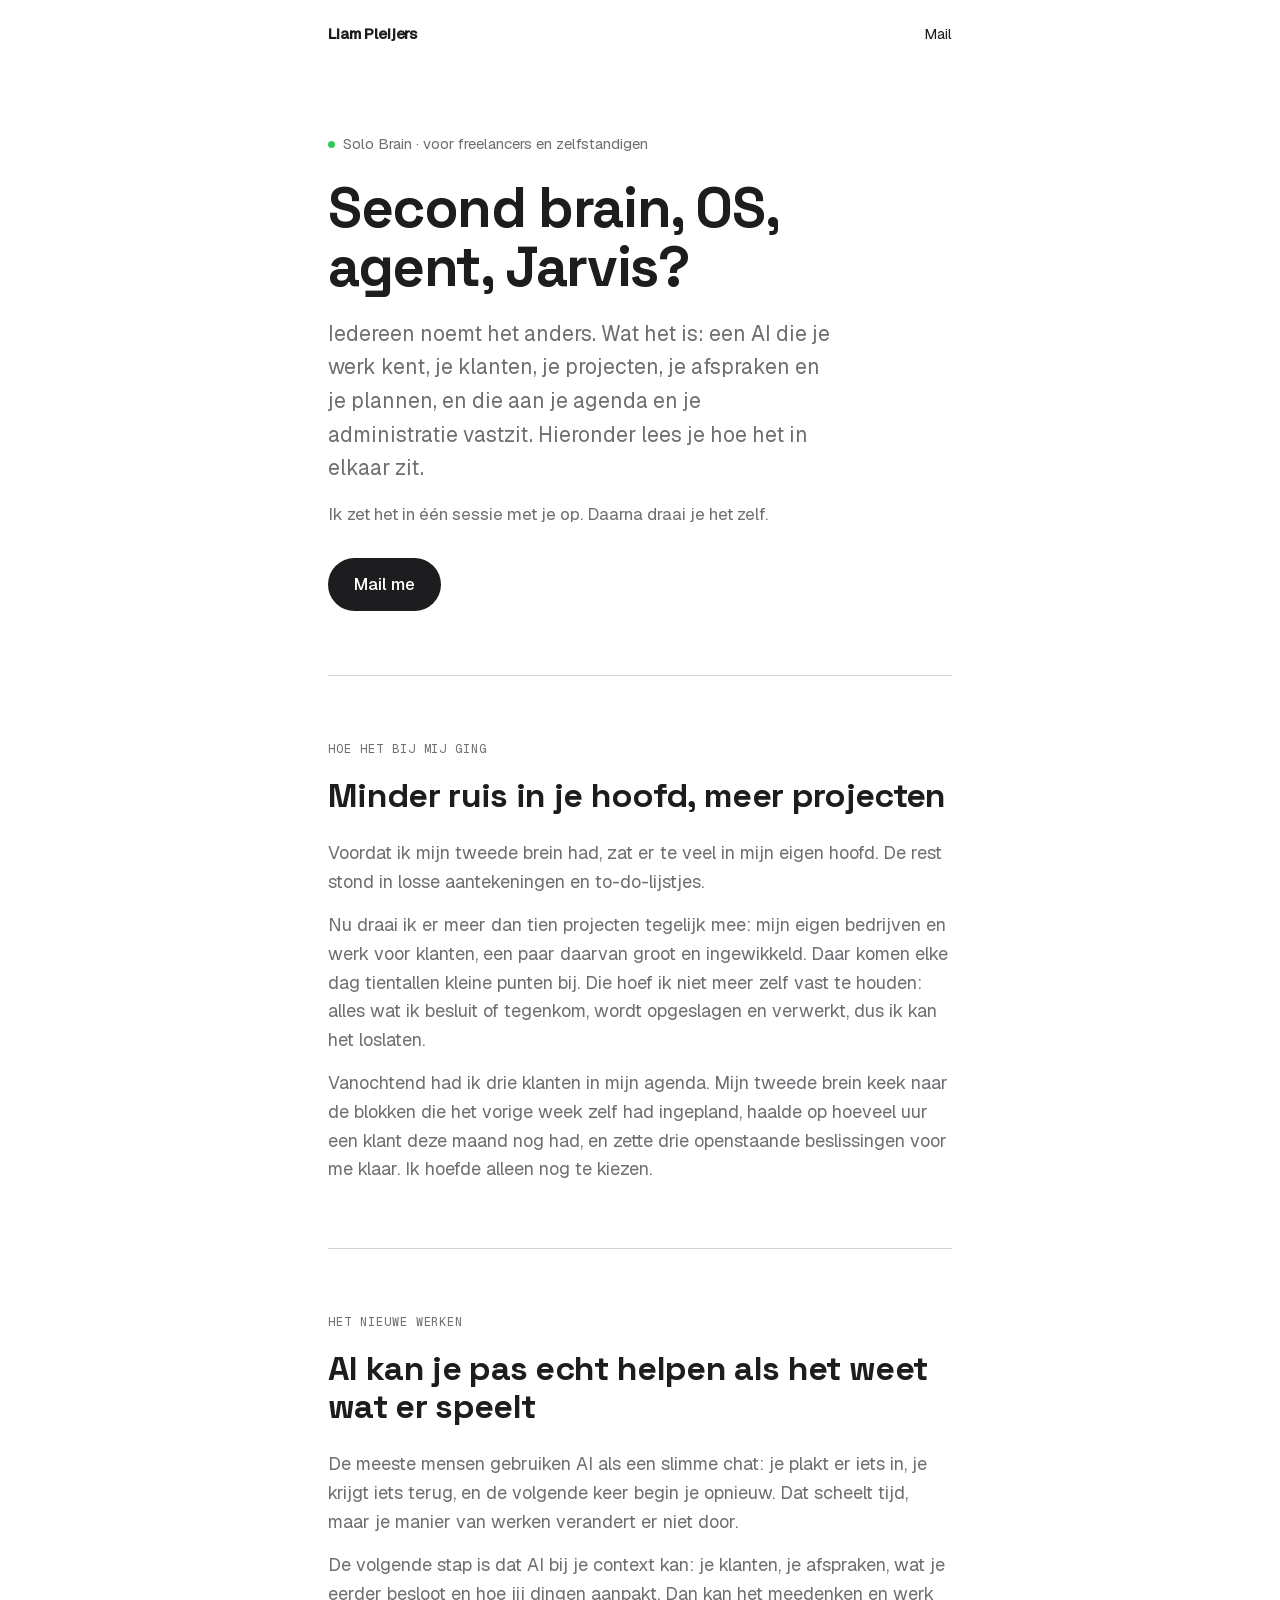
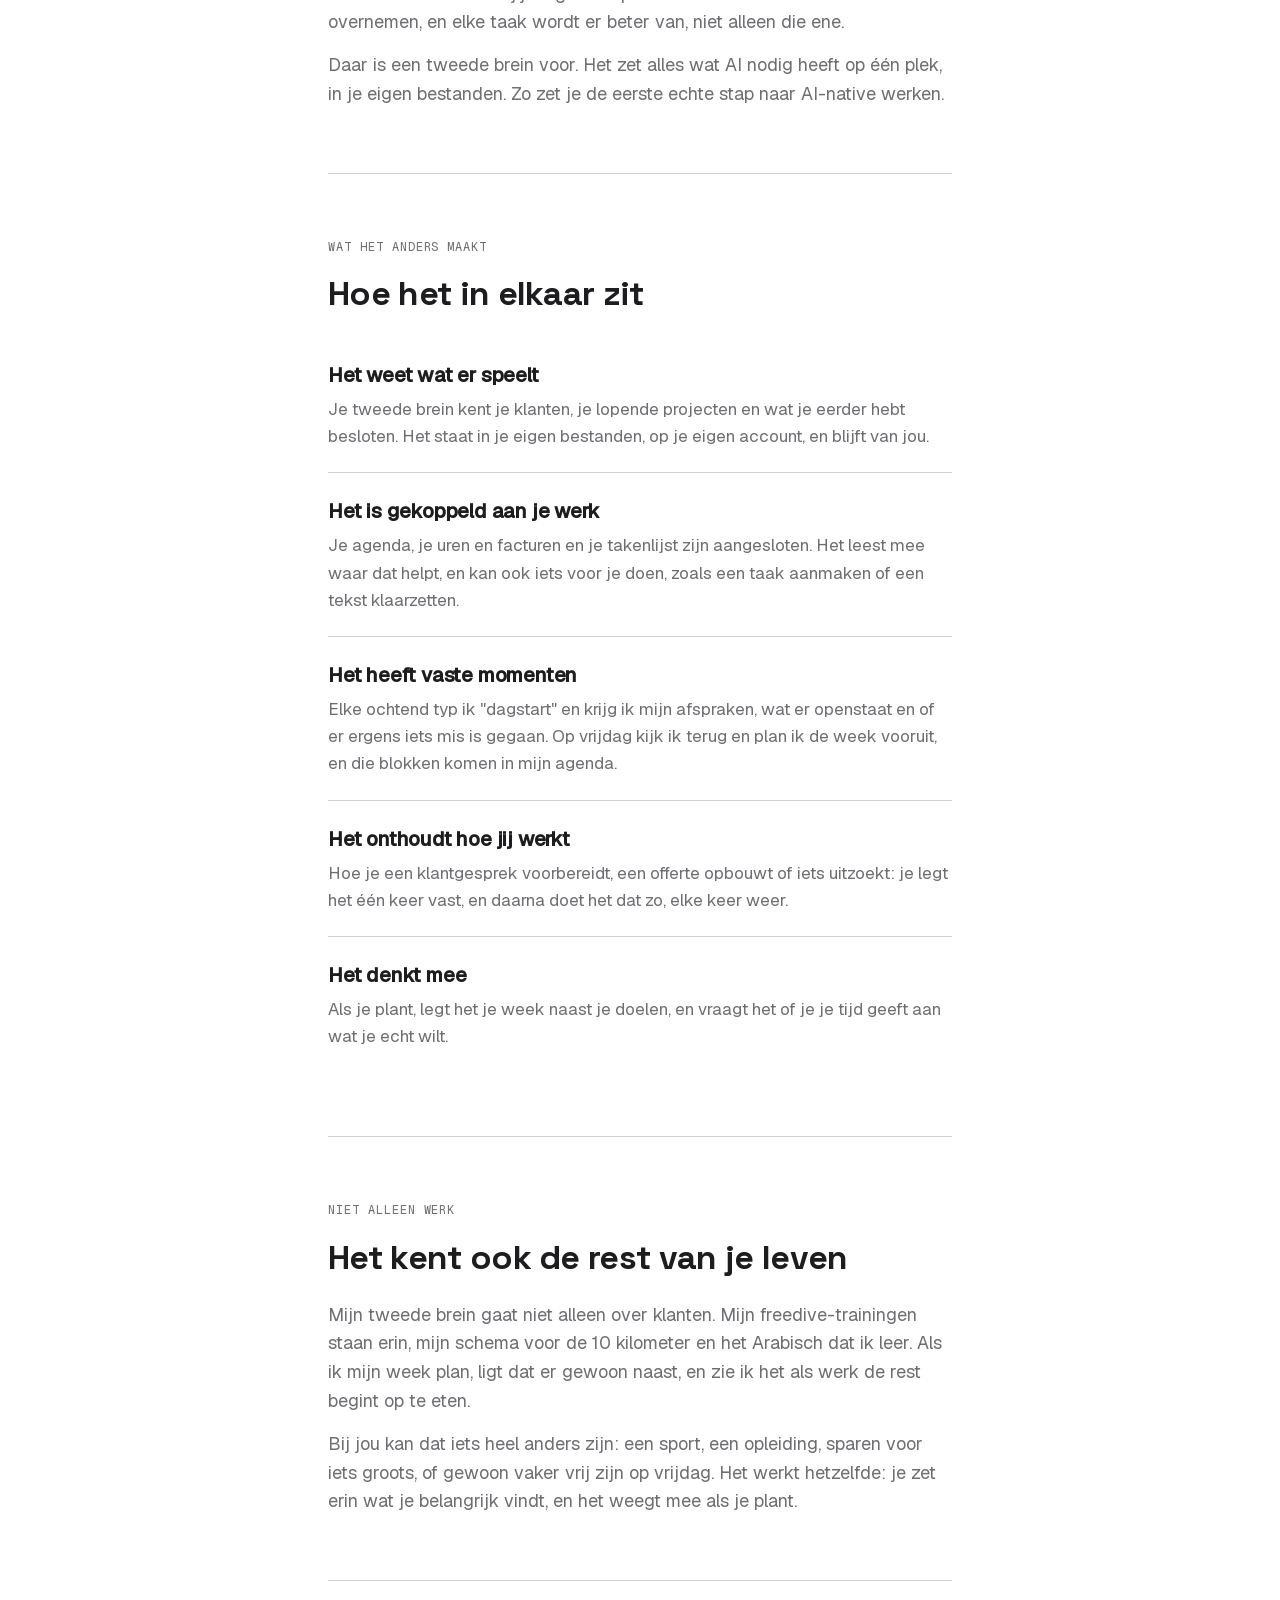
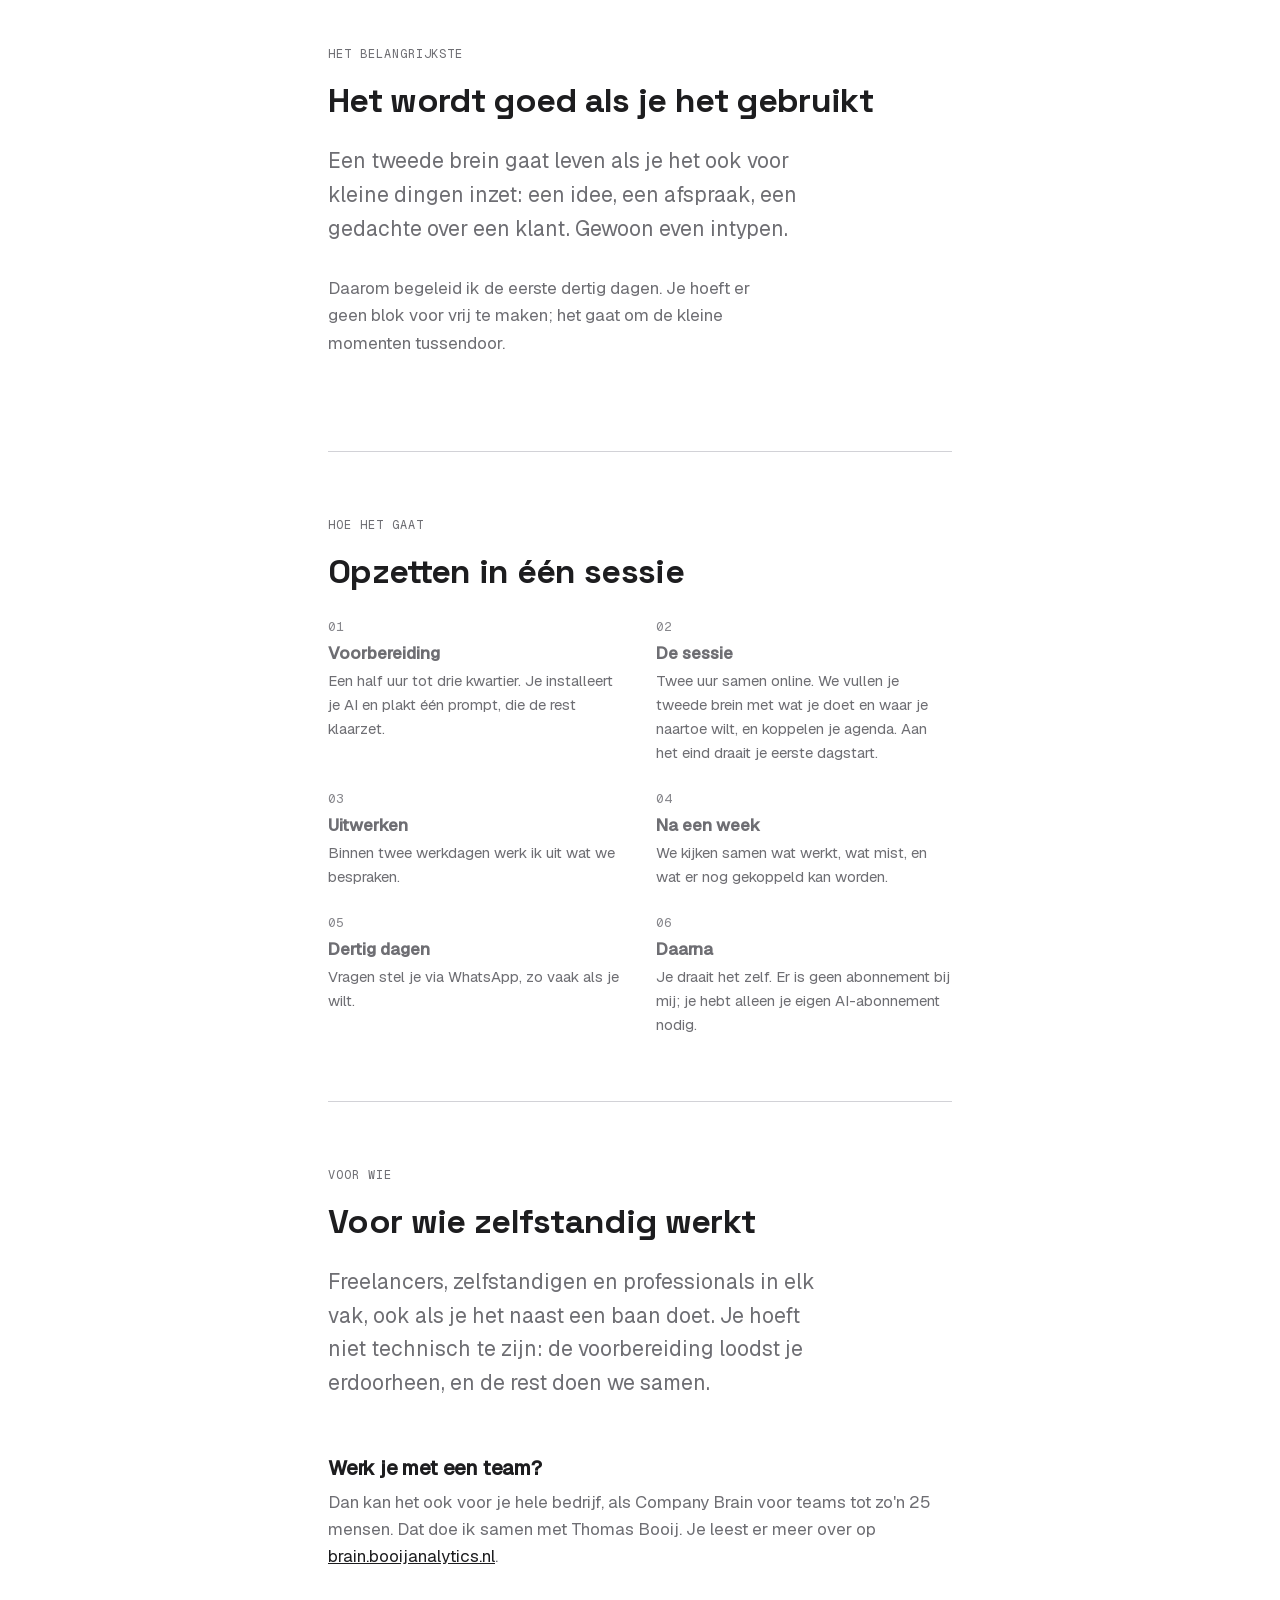
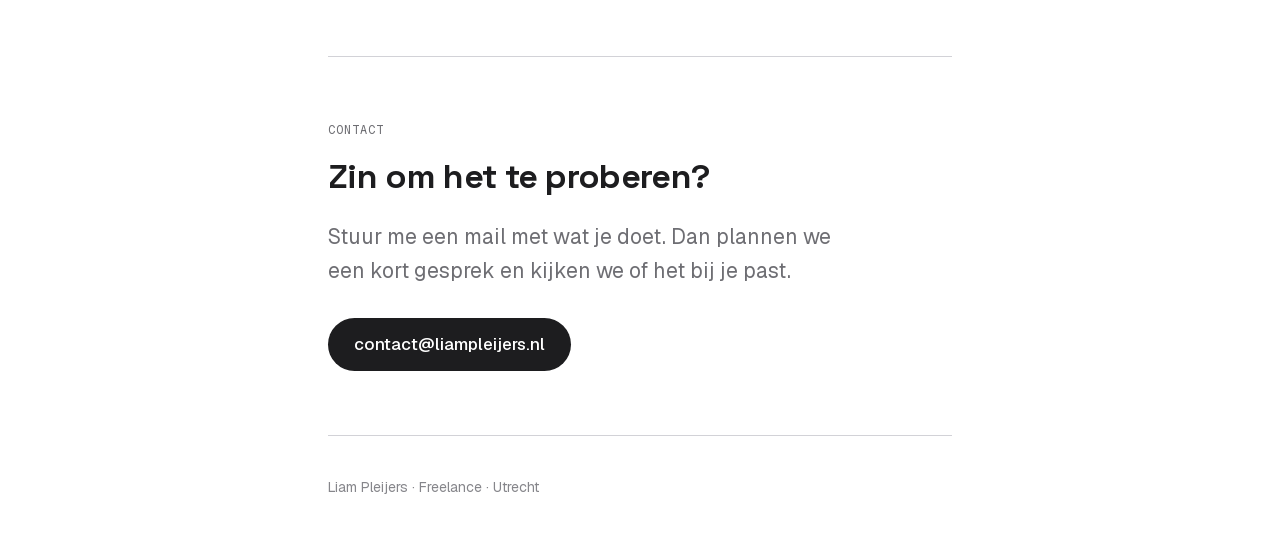
==== brein/index.html @ 9e1b7ba7 "Add /brein: a page about the Solo Brain for freelancers Co-Authored-By: Claude Opus 5.5 <noreply@ant" ====
<!DOCTYPE html>
<html lang="nl">
<head>
  <meta charset="UTF-8">
  <meta name="viewport" content="width=device-width, initial-scale=1.0">
  <title>Je tweede brein · Liam Pleijers</title>
  <meta name="description" content="Een tweede brein: een AI die je werk kent, gekoppeld aan je agenda en je administratie. Voor freelancers en zelfstandigen. In één sessie samen opgezet, daarna draai je het zelf.">

  <link rel="stylesheet" href="../assets/fonts/fonts.css">
  <link rel="stylesheet" href="../styles.css">
</head>
<body>
  <a class="skip-link" href="#mijn-verhaal">Naar de inhoud</a>

  <div class="wrap">

    <header>
      <nav>
        <a class="name" href="../" style="text-decoration:none">Liam Pleijers</a>
        <a href="mailto:contact@liampleijers.nl?subject=Solo%20Brain">Mail</a>
      </nav>
    </header>

    <main>

      <!-- Hero -->
      <section class="hero">
        <p class="status"><span class="dot" aria-hidden="true"></span>Solo Brain &middot; voor freelancers en zelfstandigen</p>
        <h1>Second brain, OS, agent, Jarvis?</h1>
        <p class="sub">Iedereen noemt het anders. Wat het is: een AI die je werk kent, je klanten, je projecten, je afspraken en je plannen, en die aan je agenda en je administratie vastzit. Hieronder lees je hoe het in elkaar zit.</p>
        <p class="hero-note">Ik zet het in één sessie met je op. Daarna draai je het zelf.</p>
        <a class="btn" href="mailto:contact@liampleijers.nl?subject=Solo%20Brain">Mail me</a>
      </section>

      <!-- Mijn verhaal -->
      <section id="mijn-verhaal" aria-labelledby="verhaal-kop">
        <p class="eyebrow">Hoe het bij mij ging</p>
        <h2 id="verhaal-kop">Minder ruis in je hoofd, meer projecten</h2>
        <div class="about">
          <div class="bio">
            <p>Voordat ik mijn tweede brein had, zat er te veel in mijn eigen hoofd. De rest stond in losse aantekeningen en to-do-lijstjes.</p>
            <p>Nu draai ik er meer dan tien projecten tegelijk mee: mijn eigen bedrijven en werk voor klanten, een paar daarvan groot en ingewikkeld. Daar komen elke dag tientallen kleine punten bij. Die hoef ik niet meer zelf vast te houden: alles wat ik besluit of tegenkom, wordt opgeslagen en verwerkt, dus ik kan het loslaten.</p>
            <p>Vanochtend had ik drie klanten in mijn agenda. Mijn tweede brein keek naar de blokken die het vorige week zelf had ingepland, haalde op hoeveel uur een klant deze maand nog had, en zette drie openstaande beslissingen voor me klaar. Ik hoefde alleen nog te kiezen.</p>
          </div>
        </div>
      </section>

      <!-- Het nieuwe werken -->
      <section id="nieuwe-werken" aria-labelledby="werken-kop">
        <p class="eyebrow">Het nieuwe werken</p>
        <h2 id="werken-kop">AI kan je pas echt helpen als het weet wat er speelt</h2>
        <div class="about">
          <div class="bio">
            <p>De meeste mensen gebruiken AI als een slimme chat: je plakt er iets in, je krijgt iets terug, en de volgende keer begin je opnieuw. Dat scheelt tijd, maar je manier van werken verandert er niet door.</p>
            <p>De volgende stap is dat AI bij je context kan: je klanten, je afspraken, wat je eerder besloot en hoe jij dingen aanpakt. Dan kan het meedenken en werk overnemen, en elke taak wordt er beter van, niet alleen die ene.</p>
            <p>Daar is een tweede brein voor. Het zet alles wat AI nodig heeft op één plek, in je eigen bestanden. Zo zet je de eerste echte stap naar AI-native werken.</p>
          </div>
        </div>
      </section>

      <!-- Wat het anders maakt -->
      <section id="anders" aria-labelledby="anders-kop">
        <p class="eyebrow">Wat het anders maakt</p>
        <h2 id="anders-kop">Hoe het in elkaar zit</h2>

        <div class="block" data-reveal>
          <h3>Het weet wat er speelt</h3>
          <p>Je tweede brein kent je klanten, je lopende projecten en wat je eerder hebt besloten. Het staat in je eigen bestanden, op je eigen account, en blijft van jou.</p>
        </div>
        <div class="block" data-reveal>
          <h3>Het is gekoppeld aan je werk</h3>
          <p>Je agenda, je uren en facturen en je takenlijst zijn aangesloten. Het leest mee waar dat helpt, en kan ook iets voor je doen, zoals een taak aanmaken of een tekst klaarzetten.</p>
        </div>
        <div class="block" data-reveal>
          <h3>Het heeft vaste momenten</h3>
          <p>Elke ochtend typ ik "dagstart" en krijg ik mijn afspraken, wat er openstaat en of er ergens iets mis is gegaan. Op vrijdag kijk ik terug en plan ik de week vooruit, en die blokken komen in mijn agenda.</p>
        </div>
        <div class="block" data-reveal>
          <h3>Het onthoudt hoe jij werkt</h3>
          <p>Hoe je een klantgesprek voorbereidt, een offerte opbouwt of iets uitzoekt: je legt het één keer vast, en daarna doet het dat zo, elke keer weer.</p>
        </div>
        <div class="block" data-reveal>
          <h3>Het denkt mee</h3>
          <p>Als je plant, legt het je week naast je doelen, en vraagt het of je je tijd geeft aan wat je echt wilt.</p>
        </div>
      </section>

      <!-- Niet alleen werk -->
      <section id="niet-alleen-werk" aria-labelledby="leven-kop">
        <p class="eyebrow">Niet alleen werk</p>
        <h2 id="leven-kop">Het kent ook de rest van je leven</h2>
        <div class="about">
          <div class="bio">
            <p>Mijn tweede brein gaat niet alleen over klanten. Mijn freedive-trainingen staan erin, mijn schema voor de 10 kilometer en het Arabisch dat ik leer. Als ik mijn week plan, ligt dat er gewoon naast, en zie ik het als werk de rest begint op te eten.</p>
            <p>Bij jou kan dat iets heel anders zijn: een sport, een opleiding, sparen voor iets groots, of gewoon vaker vrij zijn op vrijdag. Het werkt hetzelfde: je zet erin wat je belangrijk vindt, en het weegt mee als je plant.</p>
          </div>
        </div>
      </section>

      <!-- Gebruiken -->
      <section id="gebruiken" aria-labelledby="gebruiken-kop">
        <p class="eyebrow">Het belangrijkste</p>
        <h2 id="gebruiken-kop">Het wordt goed als je het gebruikt</h2>
        <p class="sub">Een tweede brein gaat leven als je het ook voor kleine dingen inzet: een idee, een afspraak, een gedachte over een klant. Gewoon even intypen.</p>
        <p class="hero-note">Daarom begeleid ik de eerste dertig dagen. Je hoeft er geen blok voor vrij te maken; het gaat om de kleine momenten tussendoor.</p>
      </section>

      <!-- Hoe het gaat -->
      <section id="route" aria-labelledby="route-kop">
        <p class="eyebrow">Hoe het gaat</p>
        <h2 id="route-kop">Opzetten in één sessie</h2>
        <div class="steps">
          <div class="step" data-reveal><p class="n">01</p><p class="s">Voorbereiding</p><p>Een half uur tot drie kwartier. Je installeert je AI en plakt één prompt, die de rest klaarzet.</p></div>
          <div class="step" data-reveal><p class="n">02</p><p class="s">De sessie</p><p>Twee uur samen online. We vullen je tweede brein met wat je doet en waar je naartoe wilt, en koppelen je agenda. Aan het eind draait je eerste dagstart.</p></div>
          <div class="step" data-reveal><p class="n">03</p><p class="s">Uitwerken</p><p>Binnen twee werkdagen werk ik uit wat we bespraken.</p></div>
          <div class="step" data-reveal><p class="n">04</p><p class="s">Na een week</p><p>We kijken samen wat werkt, wat mist, en wat er nog gekoppeld kan worden.</p></div>
          <div class="step" data-reveal><p class="n">05</p><p class="s">Dertig dagen</p><p>Vragen stel je via WhatsApp, zo vaak als je wilt.</p></div>
          <div class="step" data-reveal><p class="n">06</p><p class="s">Daarna</p><p>Je draait het zelf. Er is geen abonnement bij mij; je hebt alleen je eigen AI-abonnement nodig.</p></div>
        </div>
      </section>

      <!-- Voor wie -->
      <section id="voor-wie" aria-labelledby="voor-wie-kop">
        <p class="eyebrow">Voor wie</p>
        <h2 id="voor-wie-kop">Voor wie zelfstandig werkt</h2>
        <p class="sub">Freelancers, zelfstandigen en professionals in elk vak, ook als je het naast een baan doet. Je hoeft niet technisch te zijn: de voorbereiding loodst je erdoorheen, en de rest doen we samen.</p>

        <div class="block" data-reveal style="margin-top:28px">
          <h3>Werk je met een team?</h3>
          <p>Dan kan het ook voor je hele bedrijf, als Company Brain voor teams tot zo'n 25 mensen. Dat doe ik samen met Thomas Booij. Je leest er meer over op <a href="https://brain.booijanalytics.nl">brain.booijanalytics.nl</a>.</p>
        </div>
      </section>

      <!-- Contact -->
      <section id="contact" aria-labelledby="contact-kop">
        <p class="eyebrow">Contact</p>
        <h2 id="contact-kop">Zin om het te proberen?</h2>
        <p class="sub">Stuur me een mail met wat je doet. Dan plannen we een kort gesprek en kijken we of het bij je past.</p>
        <a class="btn" href="mailto:contact@liampleijers.nl?subject=Solo%20Brain">contact@liampleijers.nl</a>
      </section>

    </main>

    <footer><a href="../" style="color:inherit;text-decoration:none">Liam Pleijers</a> &middot; Freelance &middot; Utrecht</footer>

  </div>

  <script>
    (function () {
      var reduce = window.matchMedia('(prefers-reduced-motion: reduce)').matches;
      var els = document.querySelectorAll('[data-reveal]');
      if (reduce || !('IntersectionObserver' in window)) {
        els.forEach(function (el) { el.classList.add('is-in'); });
        return;
      }
      var io = new IntersectionObserver(function (entries) {
        entries.forEach(function (entry) {
          if (entry.isIntersecting) {
            entry.target.classList.add('is-in');
            io.unobserve(entry.target);
          }
        });
      }, { rootMargin: '0px 0px -8% 0px', threshold: 0.1 });
      els.forEach(function (el) { io.observe(el); });
    })();
  </script>
</body>
</html>
---- assets/fonts/fonts.css ----
/* vietnamese */
@font-face {
  font-family: 'Space Grotesk';
  font-style: normal;
  font-weight: 500;
  font-display: swap;
  src: url(spacegrotesk-0.woff2) format('woff2');
  unicode-range: U+0102-0103, U+0110-0111, U+0128-0129, U+0168-0169, U+01A0-01A1, U+01AF-01B0, U+0300-0301, U+0303-0304, U+0308-0309, U+0323, U+0329, U+1EA0-1EF9, U+20AB;
}
/* latin-ext */
@font-face {
  font-family: 'Space Grotesk';
  font-style: normal;
  font-weight: 500;
  font-display: swap;
  src: url(spacegrotesk-1.woff2) format('woff2');
  unicode-range: U+0100-02BA, U+02BD-02C5, U+02C7-02CC, U+02CE-02D7, U+02DD-02FF, U+0304, U+0308, U+0329, U+1D00-1DBF, U+1E00-1E9F, U+1EF2-1EFF, U+2020, U+20A0-20AB, U+20AD-20C0, U+2113, U+2C60-2C7F, U+A720-A7FF;
}
/* latin */
@font-face {
  font-family: 'Space Grotesk';
  font-style: normal;
  font-weight: 500;
  font-display: swap;
  src: url(spacegrotesk-2.woff2) format('woff2');
  unicode-range: U+0000-00FF, U+0131, U+0152-0153, U+02BB-02BC, U+02C6, U+02DA, U+02DC, U+0304, U+0308, U+0329, U+2000-206F, U+20AC, U+2122, U+2191, U+2193, U+2212, U+2215, U+FEFF, U+FFFD;
}
/* vietnamese */
@font-face {
  font-family: 'Space Grotesk';
  font-style: normal;
  font-weight: 700;
  font-display: swap;
  src: url(spacegrotesk-0.woff2) format('woff2');
  unicode-range: U+0102-0103, U+0110-0111, U+0128-0129, U+0168-0169, U+01A0-01A1, U+01AF-01B0, U+0300-0301, U+0303-0304, U+0308-0309, U+0323, U+0329, U+1EA0-1EF9, U+20AB;
}
/* latin-ext */
@font-face {
  font-family: 'Space Grotesk';
  font-style: normal;
  font-weight: 700;
  font-display: swap;
  src: url(spacegrotesk-1.woff2) format('woff2');
  unicode-range: U+0100-02BA, U+02BD-02C5, U+02C7-02CC, U+02CE-02D7, U+02DD-02FF, U+0304, U+0308, U+0329, U+1D00-1DBF, U+1E00-1E9F, U+1EF2-1EFF, U+2020, U+20A0-20AB, U+20AD-20C0, U+2113, U+2C60-2C7F, U+A720-A7FF;
}
/* latin */
@font-face {
  font-family: 'Space Grotesk';
  font-style: normal;
  font-weight: 700;
  font-display: swap;
  src: url(spacegrotesk-2.woff2) format('woff2');
  unicode-range: U+0000-00FF, U+0131, U+0152-0153, U+02BB-02BC, U+02C6, U+02DA, U+02DC, U+0304, U+0308, U+0329, U+2000-206F, U+20AC, U+2122, U+2191, U+2193, U+2212, U+2215, U+FEFF, U+FFFD;
}
/* cyrillic-ext */
@font-face {
  font-family: 'Geist';
  font-style: normal;
  font-weight: 400;
  font-display: swap;
  src: url(geist-0.woff2) format('woff2');
  unicode-range: U+0460-052F, U+1C80-1C8A, U+20B4, U+2DE0-2DFF, U+A640-A69F, U+FE2E-FE2F;
}
/* cyrillic */
@font-face {
  font-family: 'Geist';
  font-style: normal;
  font-weight: 400;
  font-display: swap;
  src: url(geist-3.woff2) format('woff2');
  unicode-range: U+0301, U+0400-045F, U+0490-0491, U+04B0-04B1, U+2116;
}
/* vietnamese */
@font-face {
  font-family: 'Geist';
  font-style: normal;
  font-weight: 400;
  font-display: swap;
  src: url(geist-2.woff2) format('woff2');
  unicode-range: U+0102-0103, U+0110-0111, U+0128-0129, U+0168-0169, U+01A0-01A1, U+01AF-01B0, U+0300-0301, U+0303-0304, U+0308-0309, U+0323, U+0329, U+1EA0-1EF9, U+20AB;
}
/* latin-ext */
@font-face {
  font-family: 'Geist';
  font-style: normal;
  font-weight: 400;
  font-display: swap;
  src: url(geist-1.woff2) format('woff2');
  unicode-range: U+0100-02BA, U+02BD-02C5, U+02C7-02CC, U+02CE-02D7, U+02DD-02FF, U+0304, U+0308, U+0329, U+1D00-1DBF, U+1E00-1E9F, U+1EF2-1EFF, U+2020, U+20A0-20AB, U+20AD-20C0, U+2113, U+2C60-2C7F, U+A720-A7FF;
}
/* latin */
@font-face {
  font-family: 'Geist';
  font-style: normal;
  font-weight: 400;
  font-display: swap;
  src: url(geist-4.woff2) format('woff2');
  unicode-range: U+0000-00FF, U+0131, U+0152-0153, U+02BB-02BC, U+02C6, U+02DA, U+02DC, U+0304, U+0308, U+0329, U+2000-206F, U+20AC, U+2122, U+2191, U+2193, U+2212, U+2215, U+FEFF, U+FFFD;
}
/* cyrillic-ext */
@font-face {
  font-family: 'Geist';
  font-style: normal;
  font-weight: 500;
  font-display: swap;
  src: url(geist-0.woff2) format('woff2');
  unicode-range: U+0460-052F, U+1C80-1C8A, U+20B4, U+2DE0-2DFF, U+A640-A69F, U+FE2E-FE2F;
}
/* cyrillic */
@font-face {
  font-family: 'Geist';
  font-style: normal;
  font-weight: 500;
  font-display: swap;
  src: url(geist-3.woff2) format('woff2');
  unicode-range: U+0301, U+0400-045F, U+0490-0491, U+04B0-04B1, U+2116;
}
/* vietnamese */
@font-face {
  font-family: 'Geist';
  font-style: normal;
  font-weight: 500;
  font-display: swap;
  src: url(geist-2.woff2) format('woff2');
  unicode-range: U+0102-0103, U+0110-0111, U+0128-0129, U+0168-0169, U+01A0-01A1, U+01AF-01B0, U+0300-0301, U+0303-0304, U+0308-0309, U+0323, U+0329, U+1EA0-1EF9, U+20AB;
}
/* latin-ext */
@font-face {
  font-family: 'Geist';
  font-style: normal;
  font-weight: 500;
  font-display: swap;
  src: url(geist-1.woff2) format('woff2');
  unicode-range: U+0100-02BA, U+02BD-02C5, U+02C7-02CC, U+02CE-02D7, U+02DD-02FF, U+0304, U+0308, U+0329, U+1D00-1DBF, U+1E00-1E9F, U+1EF2-1EFF, U+2020, U+20A0-20AB, U+20AD-20C0, U+2113, U+2C60-2C7F, U+A720-A7FF;
}
/* latin */
@font-face {
  font-family: 'Geist';
  font-style: normal;
  font-weight: 500;
  font-display: swap;
  src: url(geist-4.woff2) format('woff2');
  unicode-range: U+0000-00FF, U+0131, U+0152-0153, U+02BB-02BC, U+02C6, U+02DA, U+02DC, U+0304, U+0308, U+0329, U+2000-206F, U+20AC, U+2122, U+2191, U+2193, U+2212, U+2215, U+FEFF, U+FFFD;
}
/* cyrillic-ext */
@font-face {
  font-family: 'Geist Mono';
  font-style: normal;
  font-weight: 400;
  font-display: swap;
  src: url(geistmono-5.woff2) format('woff2');
  unicode-range: U+0460-052F, U+1C80-1C8A, U+20B4, U+2DE0-2DFF, U+A640-A69F, U+FE2E-FE2F;
}
/* cyrillic */
@font-face {
  font-family: 'Geist Mono';
  font-style: normal;
  font-weight: 400;
  font-display: swap;
  src: url(geistmono-1.woff2) format('woff2');
  unicode-range: U+0301, U+0400-045F, U+0490-0491, U+04B0-04B1, U+2116;
}
/* symbols2 */
@font-face {
  font-family: 'Geist Mono';
  font-style: normal;
  font-weight: 400;
  font-display: swap;
  src: url(geistmono-0.woff2) format('woff2');
  unicode-range: U+2000-2001, U+2004-2008, U+200A, U+23B8-23BD, U+2500-259F;
}
/* vietnamese */
@font-face {
  font-family: 'Geist Mono';
  font-style: normal;
  font-weight: 400;
  font-display: swap;
  src: url(geistmono-3.woff2) format('woff2');
  unicode-range: U+0102-0103, U+0110-0111, U+0128-0129, U+0168-0169, U+01A0-01A1, U+01AF-01B0, U+0300-0301, U+0303-0304, U+0308-0309, U+0323, U+0329, U+1EA0-1EF9, U+20AB;
}
/* latin-ext */
@font-face {
  font-family: 'Geist Mono';
  font-style: normal;
  font-weight: 400;
  font-display: swap;
  src: url(geistmono-4.woff2) format('woff2');
  unicode-range: U+0100-02BA, U+02BD-02C5, U+02C7-02CC, U+02CE-02D7, U+02DD-02FF, U+0304, U+0308, U+0329, U+1D00-1DBF, U+1E00-1E9F, U+1EF2-1EFF, U+2020, U+20A0-20AB, U+20AD-20C0, U+2113, U+2C60-2C7F, U+A720-A7FF;
}
/* latin */
@font-face {
  font-family: 'Geist Mono';
  font-style: normal;
  font-weight: 400;
  font-display: swap;
  src: url(geistmono-2.woff2) format('woff2');
  unicode-range: U+0000-00FF, U+0131, U+0152-0153, U+02BB-02BC, U+02C6, U+02DA, U+02DC, U+0304, U+0308, U+0329, U+2000-206F, U+20AC, U+2122, U+2191, U+2193, U+2212, U+2215, U+FEFF, U+FFFD;
}
/* cyrillic-ext */
@font-face {
  font-family: 'Geist Mono';
  font-style: normal;
  font-weight: 500;
  font-display: swap;
  src: url(geistmono-5.woff2) format('woff2');
  unicode-range: U+0460-052F, U+1C80-1C8A, U+20B4, U+2DE0-2DFF, U+A640-A69F, U+FE2E-FE2F;
}
/* cyrillic */
@font-face {
  font-family: 'Geist Mono';
  font-style: normal;
  font-weight: 500;
  font-display: swap;
  src: url(geistmono-1.woff2) format('woff2');
  unicode-range: U+0301, U+0400-045F, U+0490-0491, U+04B0-04B1, U+2116;
}
/* symbols2 */
@font-face {
  font-family: 'Geist Mono';
  font-style: normal;
  font-weight: 500;
  font-display: swap;
  src: url(geistmono-0.woff2) format('woff2');
  unicode-range: U+2000-2001, U+2004-2008, U+200A, U+23B8-23BD, U+2500-259F;
}
/* vietnamese */
@font-face {
  font-family: 'Geist Mono';
  font-style: normal;
  font-weight: 500;
  font-display: swap;
  src: url(geistmono-3.woff2) format('woff2');
  unicode-range: U+0102-0103, U+0110-0111, U+0128-0129, U+0168-0169, U+01A0-01A1, U+01AF-01B0, U+0300-0301, U+0303-0304, U+0308-0309, U+0323, U+0329, U+1EA0-1EF9, U+20AB;
}
/* latin-ext */
@font-face {
  font-family: 'Geist Mono';
  font-style: normal;
  font-weight: 500;
  font-display: swap;
  src: url(geistmono-4.woff2) format('woff2');
  unicode-range: U+0100-02BA, U+02BD-02C5, U+02C7-02CC, U+02CE-02D7, U+02DD-02FF, U+0304, U+0308, U+0329, U+1D00-1DBF, U+1E00-1E9F, U+1EF2-1EFF, U+2020, U+20A0-20AB, U+20AD-20C0, U+2113, U+2C60-2C7F, U+A720-A7FF;
}
/* latin */
@font-face {
  font-family: 'Geist Mono';
  font-style: normal;
  font-weight: 500;
  font-display: swap;
  src: url(geistmono-2.woff2) format('woff2');
  unicode-range: U+0000-00FF, U+0131, U+0152-0153, U+02BB-02BC, U+02C6, U+02DA, U+02DC, U+0304, U+0308, U+0329, U+2000-206F, U+20AC, U+2122, U+2191, U+2193, U+2212, U+2215, U+FEFF, U+FFFD;
}
---- styles.css ----
/* ---------------------------------------------------------------
   liampleijers.nl v2  ·  clean, Apple-like, AI-native positionering
   Repo-fonts: Geist (body), Space Grotesk (display), Geist Mono (labels)
----------------------------------------------------------------- */

:root {
  --ink:   #1d1d1f;
  --muted: #6e6e73;
  --faint: #86868b;
  --line:  #d2d2d7;
  --bg:    #ffffff;
  --green: #34c759;

  --font-sans: 'Geist', system-ui, -apple-system, sans-serif;
  --font-display: 'Space Grotesk', 'Geist', system-ui, sans-serif;
  --font-mono: 'Geist Mono', ui-monospace, 'SFMono-Regular', monospace;
}

* { box-sizing: border-box; margin: 0; padding: 0; }

html { -webkit-text-size-adjust: 100%; scroll-behavior: smooth; }
@media (prefers-reduced-motion: reduce) { html { scroll-behavior: auto; } }

body {
  background: var(--bg);
  color: var(--ink);
  font-family: var(--font-sans);
  font-size: 18px;
  line-height: 1.6;
  -webkit-font-smoothing: antialiased;
  text-rendering: optimizeLegibility;
}

img { display: block; max-width: 100%; height: auto; }

.wrap { max-width: 680px; margin: 0 auto; padding: 0 28px; }

a { color: var(--ink); }

/* focus & skip-link */
:focus-visible {
  outline: 2.5px solid var(--ink);
  outline-offset: 3px;
  border-radius: 4px;
}
.skip-link {
  position: absolute;
  left: 16px; top: -3.5rem;
  background: var(--ink);
  color: #fff;
  padding: 0.6rem 1rem;
  border-radius: 8px;
  text-decoration: none;
  font-size: 15px;
  transition: top 0.18s ease;
  z-index: 50;
}
.skip-link:focus { top: 16px; }

/* nav */
nav {
  display: flex;
  justify-content: space-between;
  align-items: center;
  padding: 22px 0;
  font-size: 15px;
}
nav .name { font-weight: 600; letter-spacing: -0.01em; }
nav a { text-decoration: none; }
nav a:hover { color: var(--muted); }

/* sections */
section { padding: 64px 0; border-top: 0.5px solid var(--line); }
section.hero { border-top: none; padding: 64px 0; }

.eyebrow {
  font-family: var(--font-mono);
  font-size: 12px;
  text-transform: uppercase;
  letter-spacing: 0.08em;
  color: var(--muted);
  margin-bottom: 18px;
}

h1 {
  font-family: var(--font-display);
  font-size: clamp(38px, 7vw, 56px);
  font-weight: 600;
  letter-spacing: -0.025em;
  line-height: 1.06;
  margin-bottom: 20px;
  text-wrap: balance;
}
h2 {
  font-family: var(--font-display);
  font-size: clamp(26px, 4vw, 34px);
  font-weight: 600;
  letter-spacing: -0.02em;
  line-height: 1.12;
  margin-bottom: 24px;
}

.sub { font-size: 21px; color: var(--muted); max-width: 36ch; margin-bottom: 30px; }

/* hero support line (tijd terug + subtiele sea-hint) */
.hero .sub { margin-bottom: 16px; }
.hero-note { font-size: 17px; color: var(--muted); max-width: 42ch; margin-bottom: 30px; }

/* werkwijze afsluiting */
.work-note { font-size: 17px; color: var(--muted); max-width: 44ch; margin-top: 28px; }

/* status pill line */
.status { font-size: 15px; color: var(--muted); margin-bottom: 22px; }
.dot {
  display: inline-block;
  width: 7px; height: 7px;
  border-radius: 50%;
  background: var(--green);
  margin-right: 8px;
  vertical-align: 1px;
}

/* button */
.btn {
  display: inline-block;
  background: var(--ink);
  color: #fff;
  text-decoration: none;
  padding: 13px 26px;
  border-radius: 980px;
  font-size: 17px;
  font-weight: 500;
  transition: opacity 0.18s ease, transform 0.18s ease;
}
.btn:hover { opacity: 0.85; }
.btn:active { transform: translateY(1px); }

/* bouwblokken */
.block { padding: 22px 0; border-top: 0.5px solid var(--line); }
.block:first-of-type { border-top: none; }
.block h3 { font-size: 20px; font-weight: 600; letter-spacing: -0.01em; margin-bottom: 5px; }
.block p { color: var(--muted); font-size: 17px; }
.block .tools {
  font-family: var(--font-mono);
  font-size: 13px;
  color: var(--faint);
  margin-top: 10px;
  letter-spacing: 0.01em;
}

/* cases */
.case {
  padding: 20px 0;
  border-top: 0.5px solid var(--line);
  display: flex;
  gap: 24px;
  align-items: flex-start;
}
.case:first-of-type { border-top: none; }
.case__body { flex: 1; min-width: 0; }
.case .t { font-weight: 600; font-size: 18px; letter-spacing: -0.01em; }
.case .t a { color: var(--ink); text-decoration: none; border-bottom: 1px solid var(--line); }
.case .t a:hover { border-bottom-color: var(--ink); }
.case .ext { color: var(--faint); font-size: 0.9em; margin-left: 2px; }
.case p { color: var(--muted); font-size: 17px; margin-top: 4px; }
.case .result { color: var(--ink); font-size: 15px; font-weight: 500; margin-top: 10px; }
.case .result::before { content: "\2192\00a0"; color: var(--faint); }
.case .demo { margin-top: 6px; }
.case .demo a { color: var(--ink); font-size: 15px; text-decoration: none; border-bottom: 1px solid var(--line); }
.case .demo a:hover { border-bottom-color: var(--ink); }
.case__shot { flex: 0 0 160px; }
.case__shot img {
  width: 100%;
  aspect-ratio: 16 / 10;
  object-fit: cover;
  object-position: 50% 0;
  border-radius: 12px;
  border: 0.5px solid var(--line);
}
@media (max-width: 560px) {
  .case { flex-direction: column; gap: 14px; }
  .case__shot { flex: none; width: 100%; }
}

/* werkwijze */
.steps { display: grid; grid-template-columns: 1fr 1fr; gap: 22px 32px; }
.step .n { font-family: var(--font-mono); font-size: 13px; color: var(--faint); margin-bottom: 2px; }
.step .s { font-weight: 600; font-size: 17px; }
.step p { color: var(--muted); font-size: 15px; margin-top: 2px; }
@media (max-width: 560px) { .steps { grid-template-columns: 1fr; } }

/* over mij */
.about { display: grid; grid-template-columns: 1fr; gap: 28px; }
.photos { display: grid; grid-template-columns: 1fr 1fr; gap: 14px; }
.photos img {
  width: 100%;
  aspect-ratio: 1 / 1;
  object-fit: cover;
  border-radius: 16px;
}
.about .bio p { color: var(--muted); font-size: 18px; margin-top: 14px; }
.about .bio p:first-child { margin-top: 0; }

/* footer */
footer {
  padding: 40px 0 60px;
  color: var(--faint);
  font-size: 14px;
  border-top: 0.5px solid var(--line);
}

/* minimal reveal */
[data-reveal] {
  opacity: 0;
  transform: translateY(10px);
  transition: opacity 0.55s ease, transform 0.55s ease;
}
[data-reveal].is-in { opacity: 1; transform: none; }
@media (prefers-reduced-motion: reduce) {
  [data-reveal] { opacity: 1; transform: none; transition: none; }
  .btn:active { transform: none; }
}
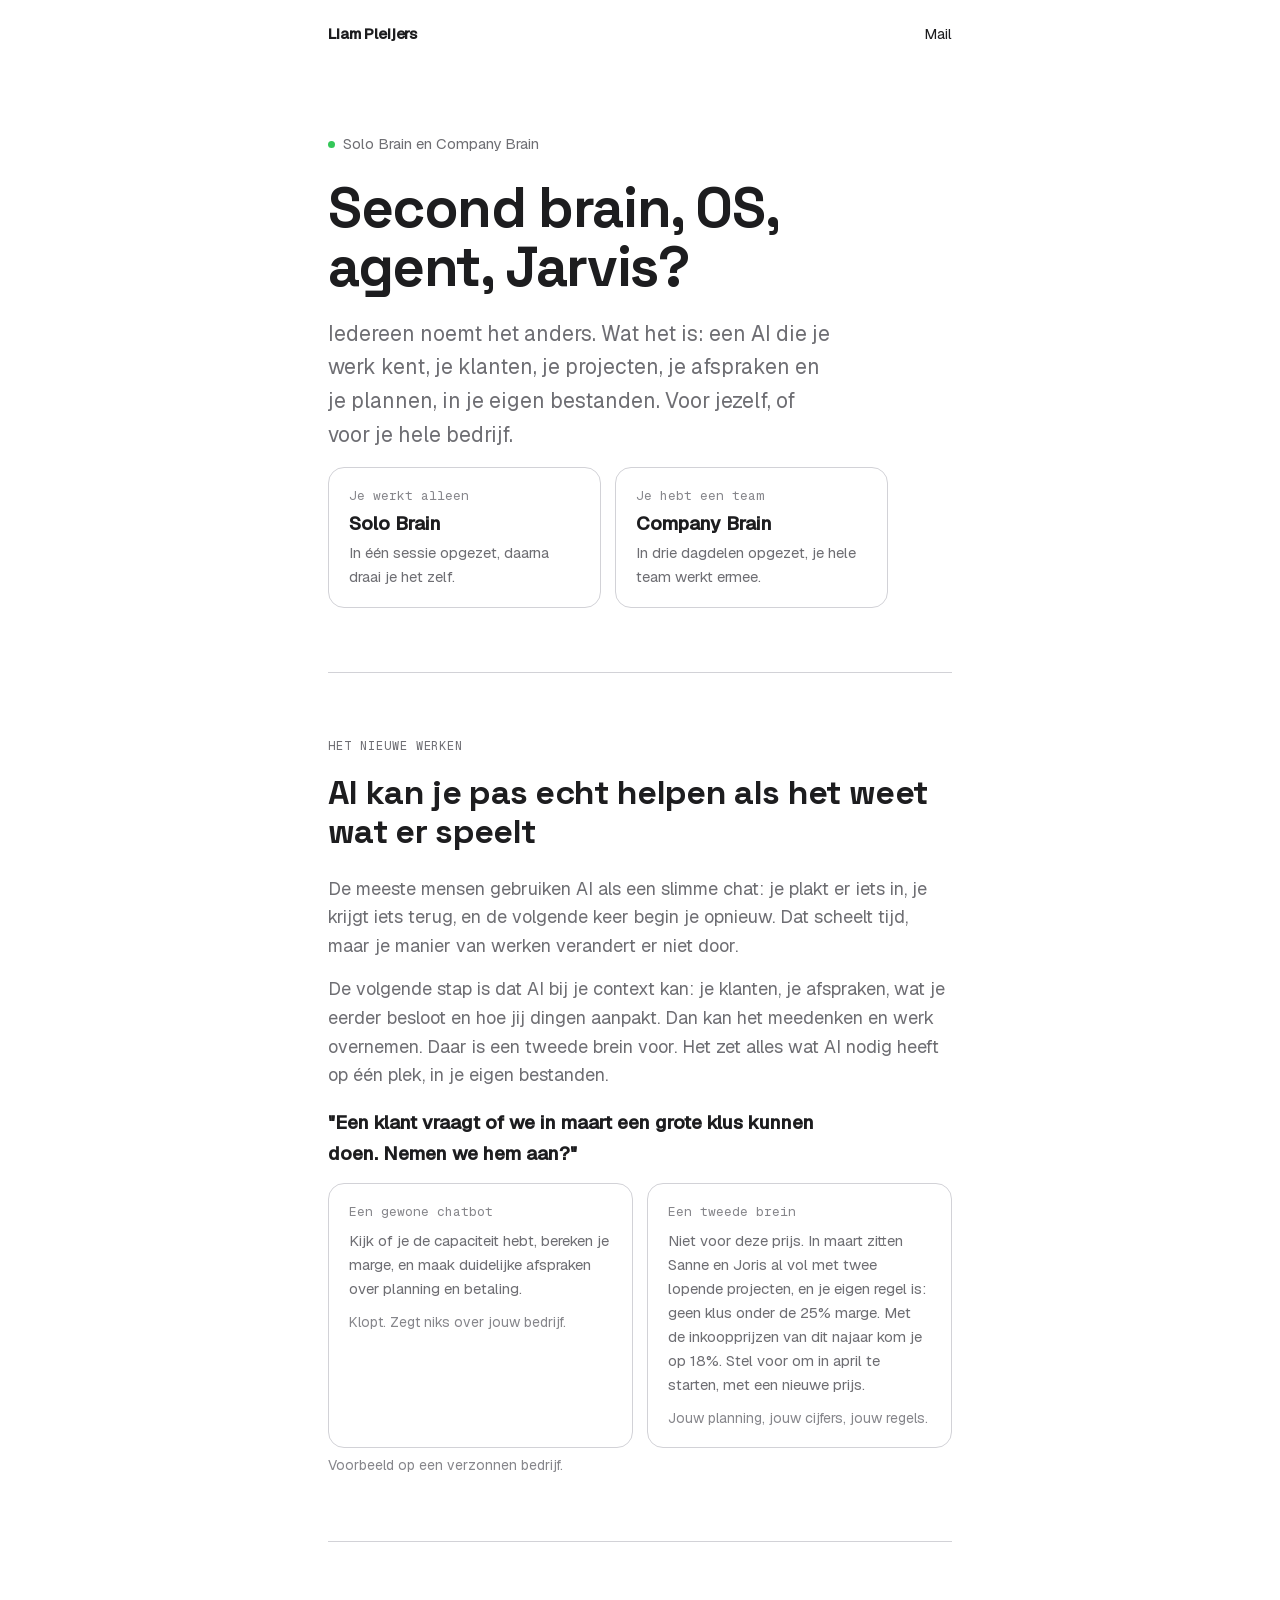
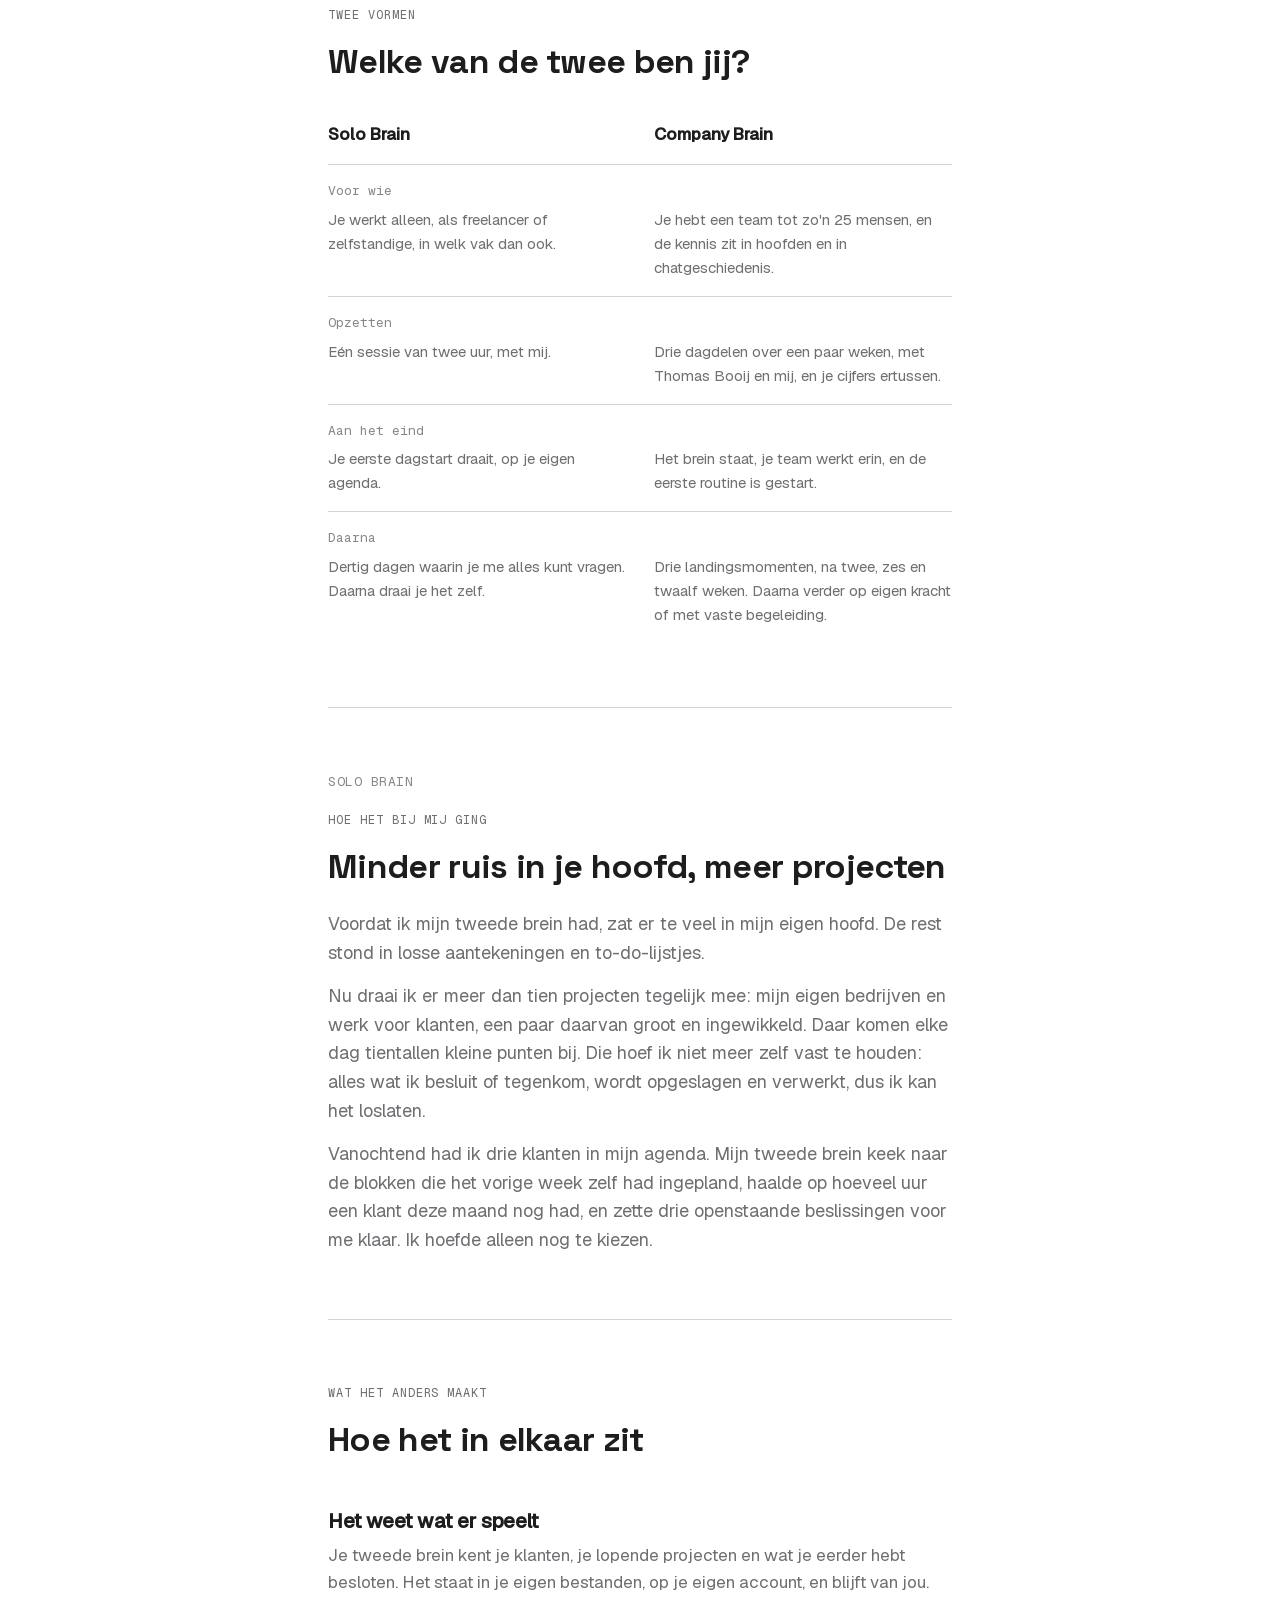
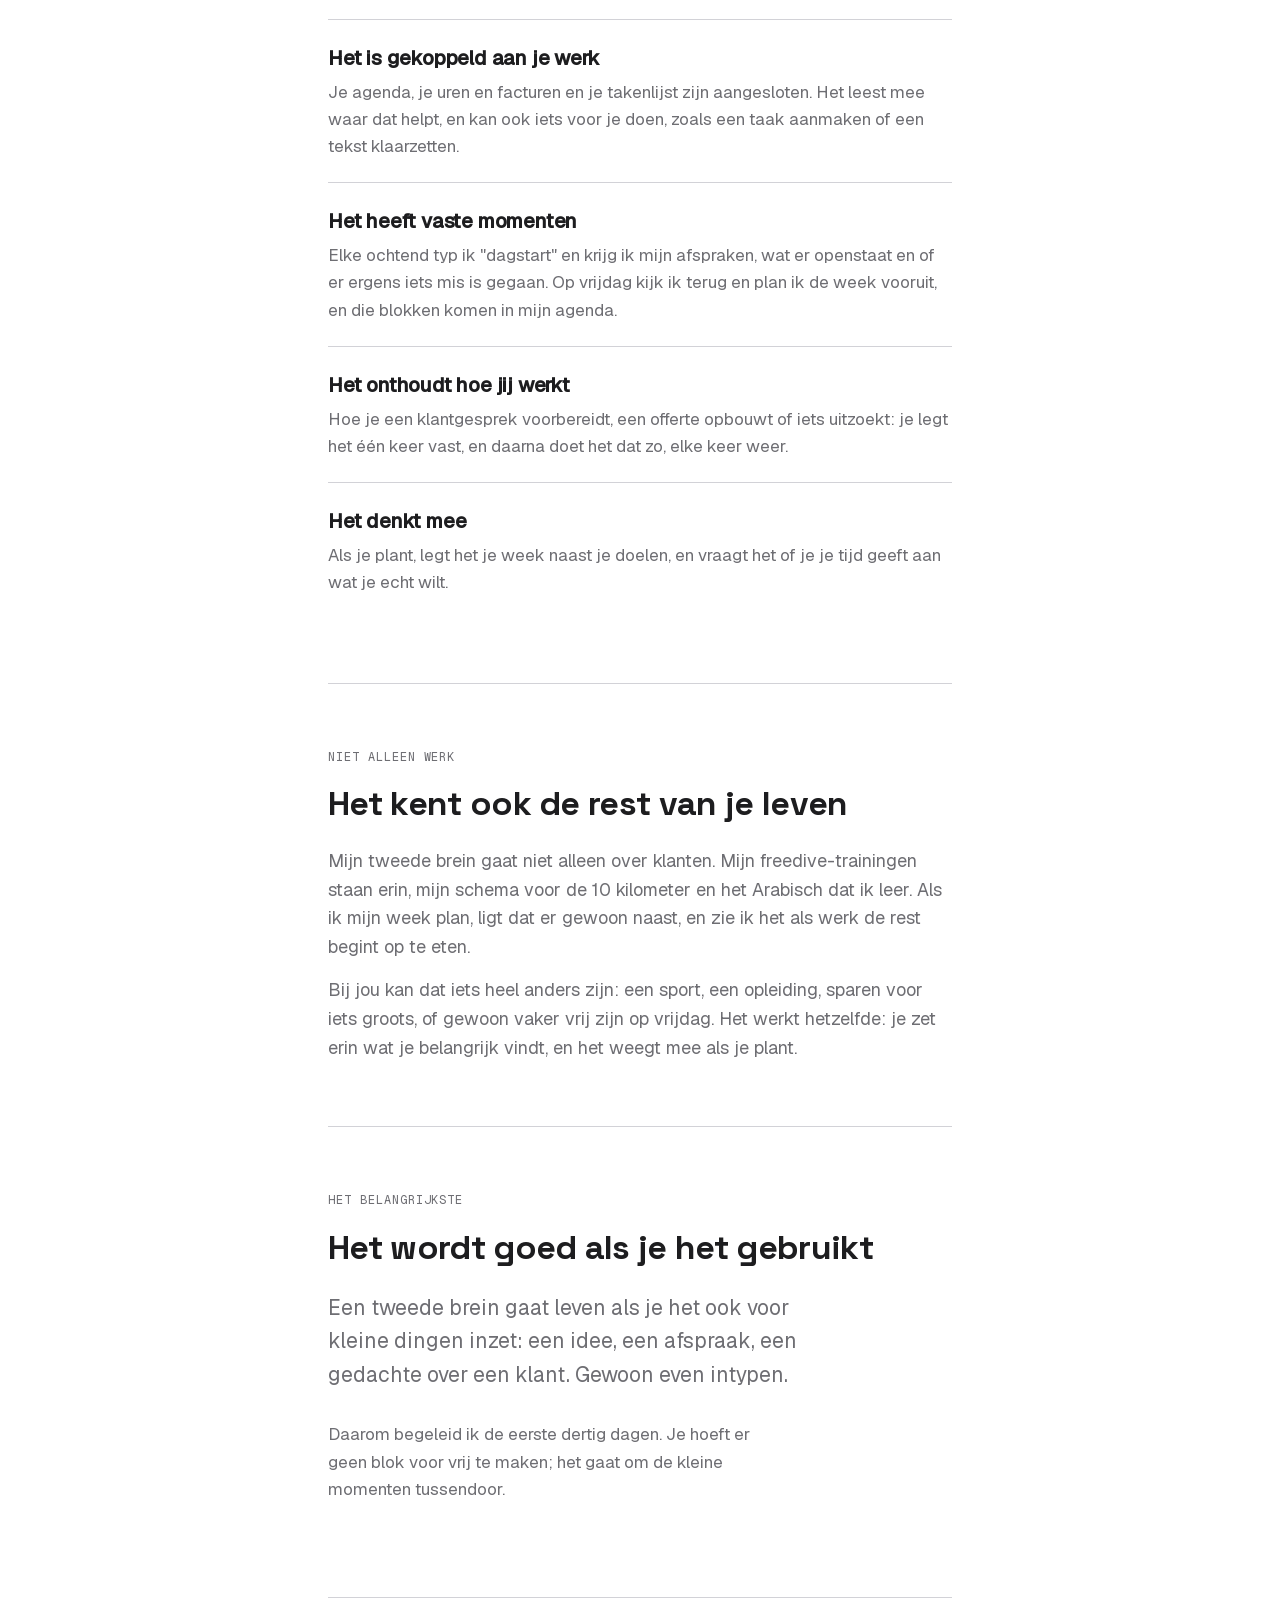
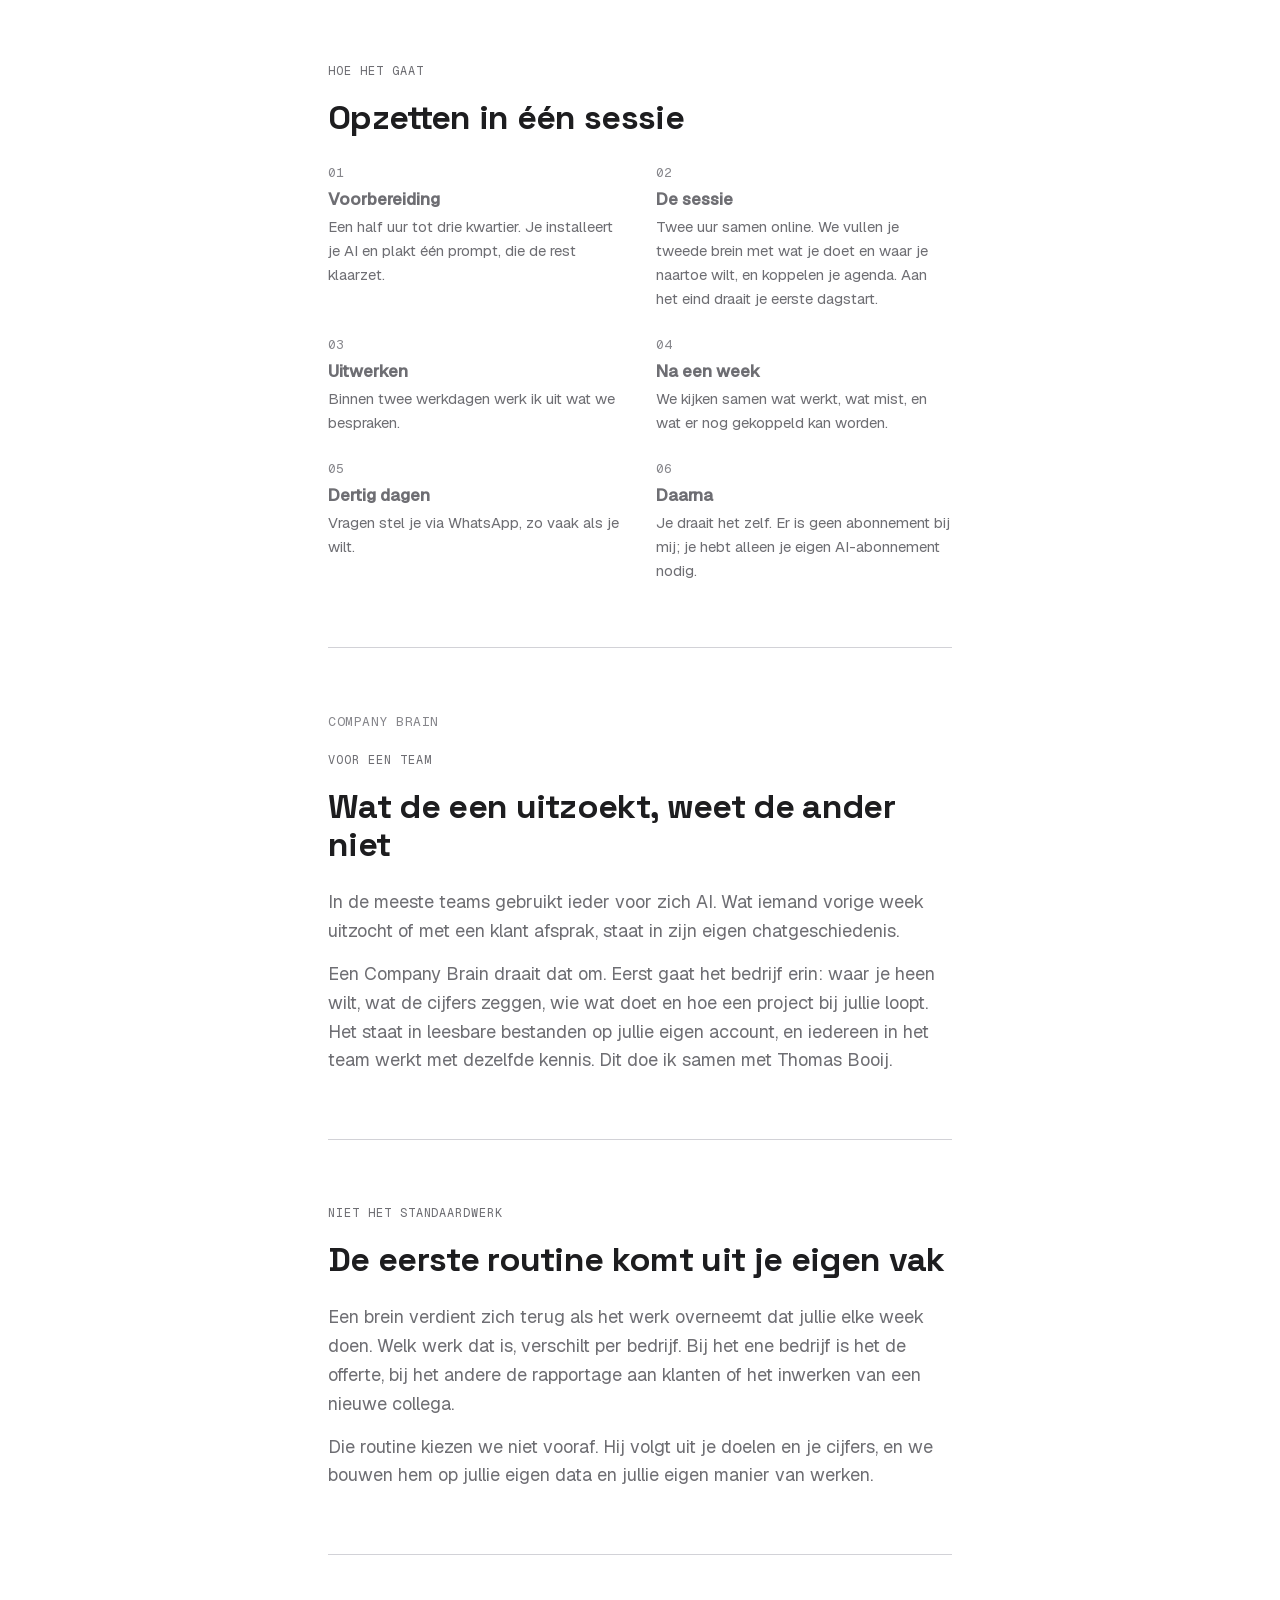
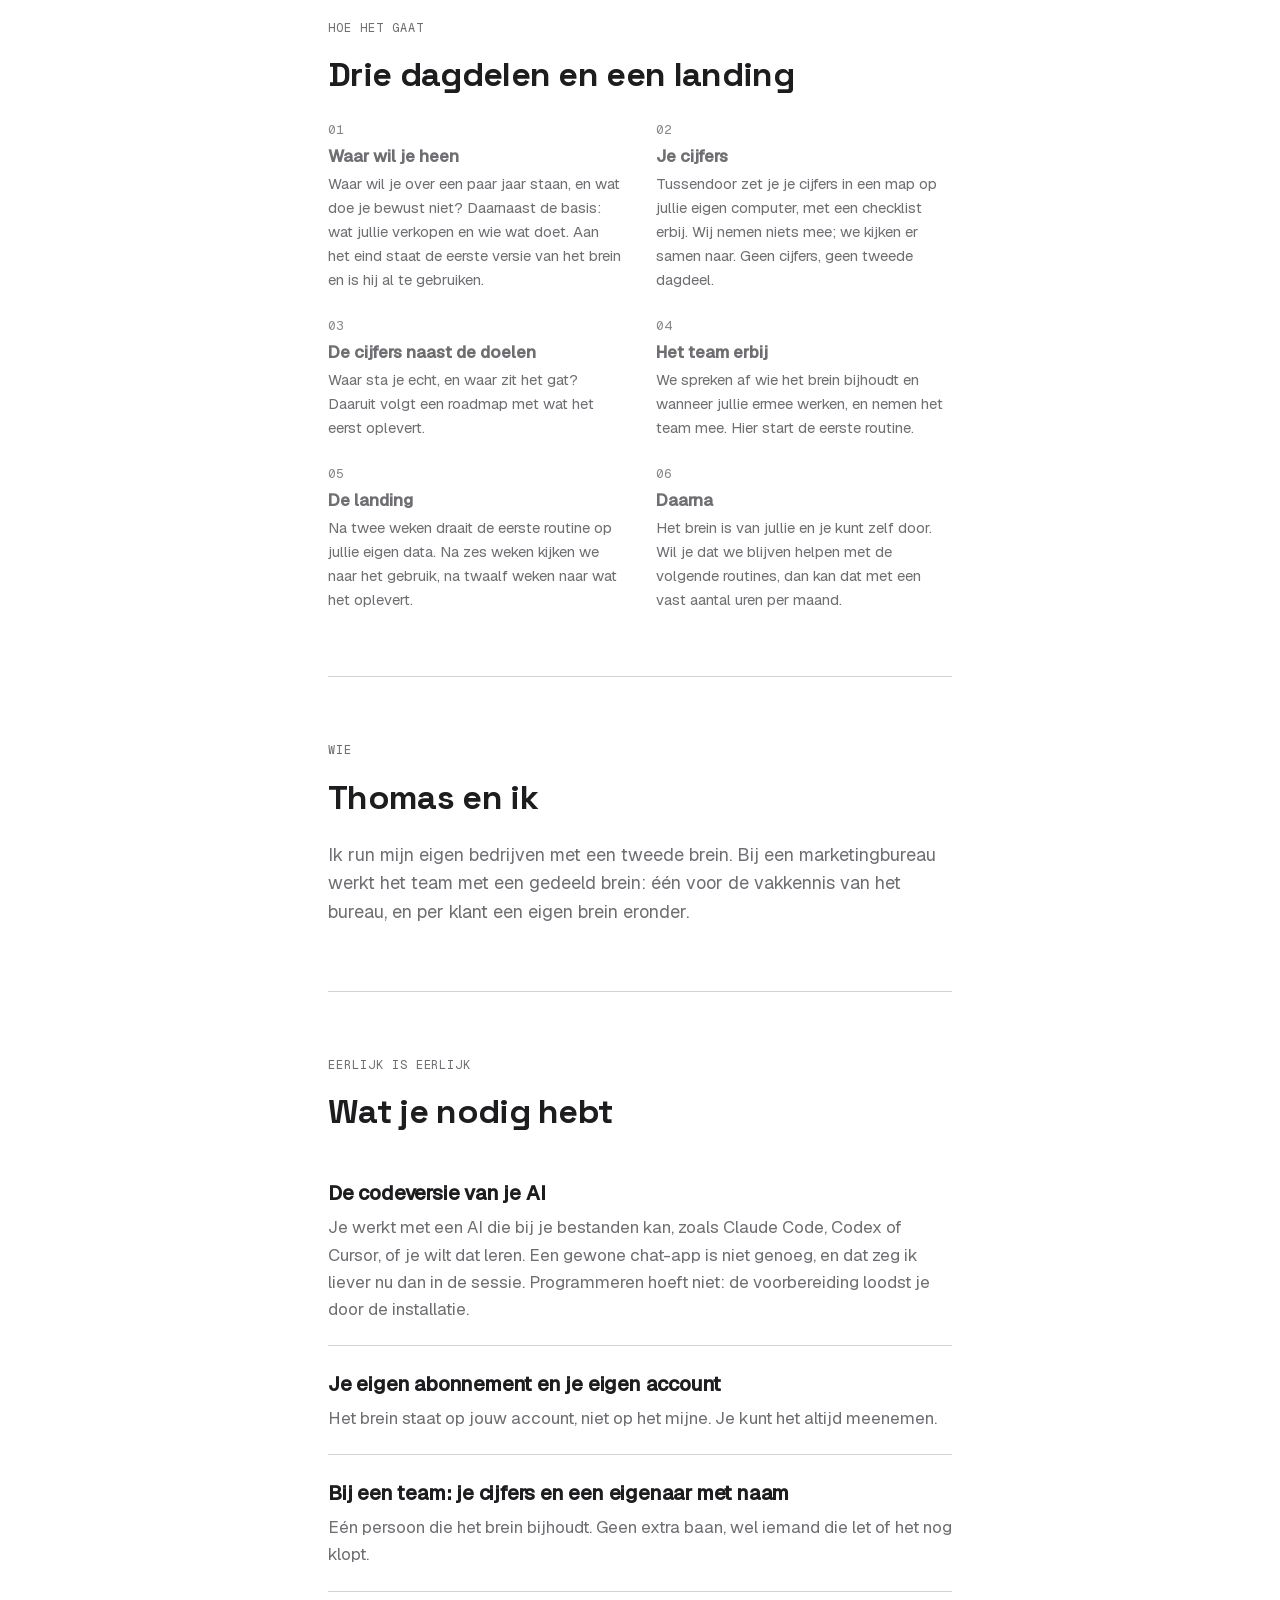
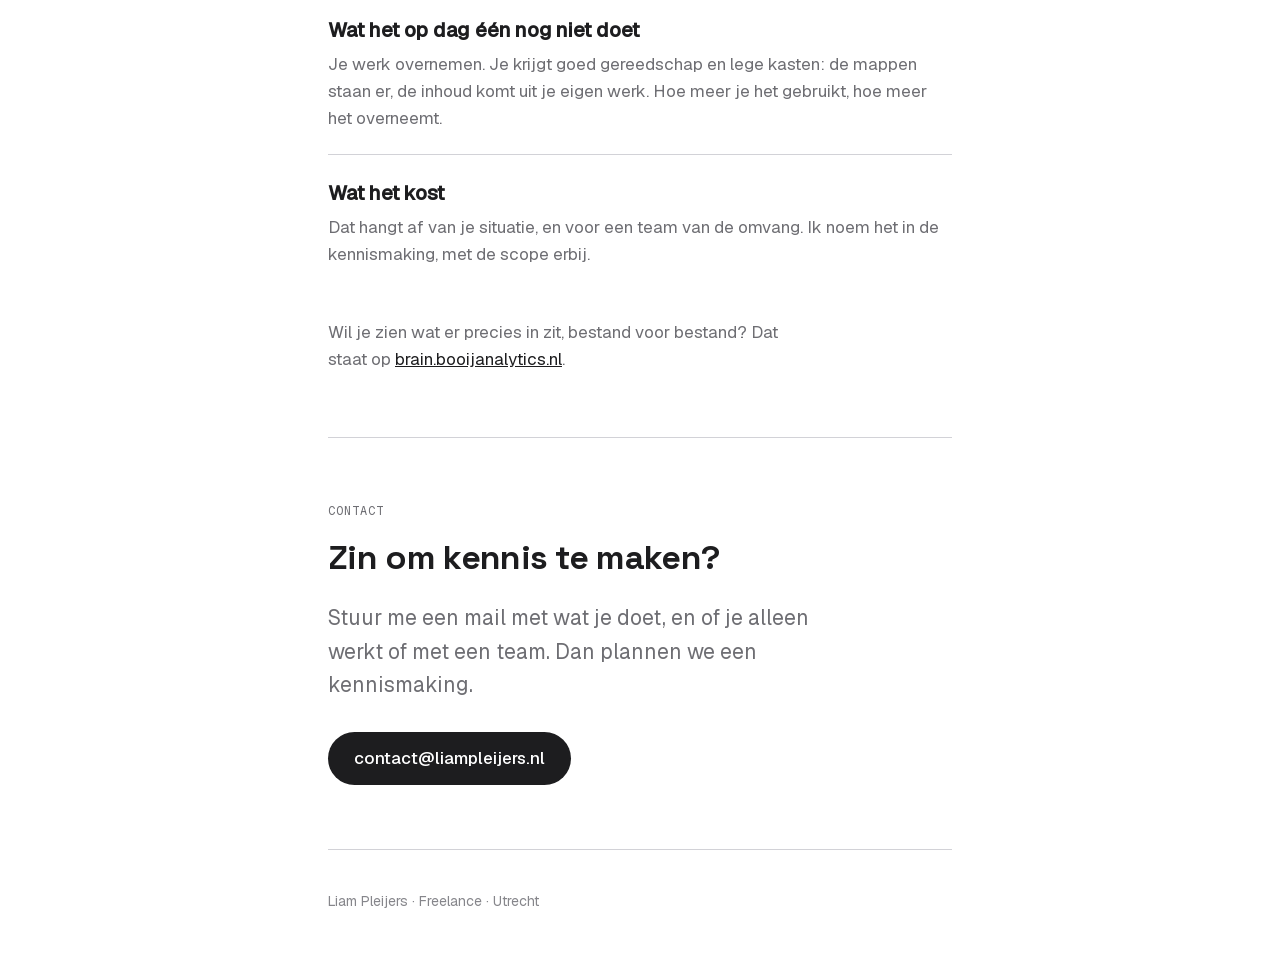
==== commit 1ae28208: "Brein page: Solo Brain and Company Brain on one page, with a chooser at the top Co-Authored-By: Clau" ====
--- a/brein/index.html
+++ b/brein/index.html
@@ -4,20 +4,49 @@
   <meta charset="UTF-8">
   <meta name="viewport" content="width=device-width, initial-scale=1.0">
   <title>Je tweede brein · Liam Pleijers</title>
-  <meta name="description" content="Een tweede brein: een AI die je werk kent, gekoppeld aan je agenda en je administratie. Voor freelancers en zelfstandigen. In één sessie samen opgezet, daarna draai je het zelf.">
+  <meta name="description" content="Een AI die je werk kent, in je eigen bestanden. Solo Brain voor freelancers en zelfstandigen, in één sessie opgezet. Company Brain voor bedrijven tot zo'n 25 mensen, in drie dagdelen opgezet met Thomas Booij.">
 
   <link rel="stylesheet" href="../assets/fonts/fonts.css">
   <link rel="stylesheet" href="../styles.css">
+  <style>
+    .kies { display: grid; grid-template-columns: 1fr 1fr; gap: 14px; margin-top: 8px; max-width: 560px; }
+    .kies a { display: block; padding: 18px 20px; border: 0.5px solid var(--line); border-radius: 16px; text-decoration: none; color: inherit; }
+    .kies a:hover { border-color: var(--muted); }
+    .kies .k { font-size: 13px; color: var(--faint); font-family: var(--font-mono); }
+    .kies .v { font-weight: 600; font-size: 19px; margin-top: 2px; }
+    .kies .w { color: var(--muted); font-size: 15px; margin-top: 2px; }
+
+    .demo-vraag { font-weight: 600; font-size: 19px; margin: 18px 0 14px; max-width: 40ch; }
+    .demo { display: grid; grid-template-columns: 1fr 1fr; gap: 14px; }
+    .demo .kol { padding: 18px 20px; border: 0.5px solid var(--line); border-radius: 16px; }
+    .demo .wie { font-size: 13px; color: var(--faint); font-family: var(--font-mono); margin-bottom: 6px; }
+    .demo p { font-size: 15px; color: var(--muted); }
+    .demo .noot { margin-top: 10px; font-size: 14px; color: var(--faint); }
+    .demo-label { font-size: 14px; color: var(--faint); margin-top: 6px; }
+
+    .vergelijk { margin-top: 8px; }
+    .vergelijk .rij { display: grid; grid-template-columns: 1fr 1fr; gap: 6px 28px; padding: 16px 0; border-top: 0.5px solid var(--line); }
+    .vergelijk .rij:first-child { border-top: none; }
+    .vergelijk .wat { grid-column: 1 / -1; font-size: 13px; color: var(--faint); font-family: var(--font-mono); }
+    .vergelijk p { font-size: 15px; color: var(--muted); }
+    .vergelijk .kop p { font-weight: 600; font-size: 17px; color: inherit; }
+
+    .vorm-kop { font-size: 13px; color: var(--faint); font-family: var(--font-mono); letter-spacing: 0.04em; text-transform: uppercase; }
+
+    @media (max-width: 560px) {
+      .kies, .demo { grid-template-columns: 1fr; }
+    }
+  </style>
 </head>
 <body>
-  <a class="skip-link" href="#mijn-verhaal">Naar de inhoud</a>
+  <a class="skip-link" href="#nieuwe-werken">Naar de inhoud</a>
 
   <div class="wrap">
 
     <header>
       <nav>
         <a class="name" href="../" style="text-decoration:none">Liam Pleijers</a>
-        <a href="mailto:contact@liampleijers.nl?subject=Solo%20Brain">Mail</a>
+        <a href="mailto:contact@liampleijers.nl?subject=Tweede%20brein">Mail</a>
       </nav>
     </header>
 
@@ -25,23 +54,12 @@
 
       <!-- Hero -->
       <section class="hero">
-        <p class="status"><span class="dot" aria-hidden="true"></span>Solo Brain &middot; voor freelancers en zelfstandigen</p>
+        <p class="status"><span class="dot" aria-hidden="true"></span>Solo Brain en Company Brain</p>
         <h1>Second brain, OS, agent, Jarvis?</h1>
-        <p class="sub">Iedereen noemt het anders. Wat het is: een AI die je werk kent, je klanten, je projecten, je afspraken en je plannen, en die aan je agenda en je administratie vastzit. Hieronder lees je hoe het in elkaar zit.</p>
-        <p class="hero-note">Ik zet het in één sessie met je op. Daarna draai je het zelf.</p>
-        <a class="btn" href="mailto:contact@liampleijers.nl?subject=Solo%20Brain">Mail me</a>
-      </section>
-
-      <!-- Mijn verhaal -->
-      <section id="mijn-verhaal" aria-labelledby="verhaal-kop">
-        <p class="eyebrow">Hoe het bij mij ging</p>
-        <h2 id="verhaal-kop">Minder ruis in je hoofd, meer projecten</h2>
-        <div class="about">
-          <div class="bio">
-            <p>Voordat ik mijn tweede brein had, zat er te veel in mijn eigen hoofd. De rest stond in losse aantekeningen en to-do-lijstjes.</p>
-            <p>Nu draai ik er meer dan tien projecten tegelijk mee: mijn eigen bedrijven en werk voor klanten, een paar daarvan groot en ingewikkeld. Daar komen elke dag tientallen kleine punten bij. Die hoef ik niet meer zelf vast te houden: alles wat ik besluit of tegenkom, wordt opgeslagen en verwerkt, dus ik kan het loslaten.</p>
-            <p>Vanochtend had ik drie klanten in mijn agenda. Mijn tweede brein keek naar de blokken die het vorige week zelf had ingepland, haalde op hoeveel uur een klant deze maand nog had, en zette drie openstaande beslissingen voor me klaar. Ik hoefde alleen nog te kiezen.</p>
-          </div>
+        <p class="sub">Iedereen noemt het anders. Wat het is: een AI die je werk kent, je klanten, je projecten, je afspraken en je plannen, in je eigen bestanden. Voor jezelf, of voor je hele bedrijf.</p>
+        <div class="kies">
+          <a href="#solo"><p class="k">Je werkt alleen</p><p class="v">Solo Brain</p><p class="w">In één sessie opgezet, daarna draai je het zelf.</p></a>
+          <a href="#company"><p class="k">Je hebt een team</p><p class="v">Company Brain</p><p class="w">In drie dagdelen opgezet, je hele team werkt ermee.</p></a>
         </div>
       </section>
 
@@ -52,13 +70,54 @@
         <div class="about">
           <div class="bio">
             <p>De meeste mensen gebruiken AI als een slimme chat: je plakt er iets in, je krijgt iets terug, en de volgende keer begin je opnieuw. Dat scheelt tijd, maar je manier van werken verandert er niet door.</p>
-            <p>De volgende stap is dat AI bij je context kan: je klanten, je afspraken, wat je eerder besloot en hoe jij dingen aanpakt. Dan kan het meedenken en werk overnemen, en elke taak wordt er beter van, niet alleen die ene.</p>
-            <p>Daar is een tweede brein voor. Het zet alles wat AI nodig heeft op één plek, in je eigen bestanden. Zo zet je de eerste echte stap naar AI-native werken.</p>
-          </div>
-        </div>
-      </section>
-
-      <!-- Wat het anders maakt -->
+            <p>De volgende stap is dat AI bij je context kan: je klanten, je afspraken, wat je eerder besloot en hoe jij dingen aanpakt. Dan kan het meedenken en werk overnemen. Daar is een tweede brein voor. Het zet alles wat AI nodig heeft op één plek, in je eigen bestanden.</p>
+          </div>
+        </div>
+
+        <p class="demo-vraag">"Een klant vraagt of we in maart een grote klus kunnen doen. Nemen we hem aan?"</p>
+        <div class="demo">
+          <div class="kol">
+            <p class="wie">Een gewone chatbot</p>
+            <p>Kijk of je de capaciteit hebt, bereken je marge, en maak duidelijke afspraken over planning en betaling.</p>
+            <p class="noot">Klopt. Zegt niks over jouw bedrijf.</p>
+          </div>
+          <div class="kol">
+            <p class="wie">Een tweede brein</p>
+            <p>Niet voor deze prijs. In maart zitten Sanne en Joris al vol met twee lopende projecten, en je eigen regel is: geen klus onder de 25% marge. Met de inkoopprijzen van dit najaar kom je op 18%. Stel voor om in april te starten, met een nieuwe prijs.</p>
+            <p class="noot">Jouw planning, jouw cijfers, jouw regels.</p>
+          </div>
+        </div>
+        <p class="demo-label">Voorbeeld op een verzonnen bedrijf.</p>
+      </section>
+
+      <!-- Twee vormen -->
+      <section id="vormen" aria-labelledby="vormen-kop">
+        <p class="eyebrow">Twee vormen</p>
+        <h2 id="vormen-kop">Welke van de twee ben jij?</h2>
+        <div class="vergelijk">
+          <div class="rij kop"><p>Solo Brain</p><p>Company Brain</p></div>
+          <div class="rij"><p class="wat">Voor wie</p><p>Je werkt alleen, als freelancer of zelfstandige, in welk vak dan ook.</p><p>Je hebt een team tot zo'n 25 mensen, en de kennis zit in hoofden en in chatgeschiedenis.</p></div>
+          <div class="rij"><p class="wat">Opzetten</p><p>Eén sessie van twee uur, met mij.</p><p>Drie dagdelen over een paar weken, met Thomas Booij en mij, en je cijfers ertussen.</p></div>
+          <div class="rij"><p class="wat">Aan het eind</p><p>Je eerste dagstart draait, op je eigen agenda.</p><p>Het brein staat, je team werkt erin, en de eerste routine is gestart.</p></div>
+          <div class="rij"><p class="wat">Daarna</p><p>Dertig dagen waarin je me alles kunt vragen. Daarna draai je het zelf.</p><p>Drie landingsmomenten, na twee, zes en twaalf weken. Daarna verder op eigen kracht of met vaste begeleiding.</p></div>
+        </div>
+      </section>
+
+      <!-- ============ SOLO ============ -->
+
+      <section id="solo" aria-labelledby="verhaal-kop">
+        <p class="vorm-kop">Solo Brain</p>
+        <p class="eyebrow" style="margin-top:18px">Hoe het bij mij ging</p>
+        <h2 id="verhaal-kop">Minder ruis in je hoofd, meer projecten</h2>
+        <div class="about">
+          <div class="bio">
+            <p>Voordat ik mijn tweede brein had, zat er te veel in mijn eigen hoofd. De rest stond in losse aantekeningen en to-do-lijstjes.</p>
+            <p>Nu draai ik er meer dan tien projecten tegelijk mee: mijn eigen bedrijven en werk voor klanten, een paar daarvan groot en ingewikkeld. Daar komen elke dag tientallen kleine punten bij. Die hoef ik niet meer zelf vast te houden: alles wat ik besluit of tegenkom, wordt opgeslagen en verwerkt, dus ik kan het loslaten.</p>
+            <p>Vanochtend had ik drie klanten in mijn agenda. Mijn tweede brein keek naar de blokken die het vorige week zelf had ingepland, haalde op hoeveel uur een klant deze maand nog had, en zette drie openstaande beslissingen voor me klaar. Ik hoefde alleen nog te kiezen.</p>
+          </div>
+        </div>
+      </section>
+
       <section id="anders" aria-labelledby="anders-kop">
         <p class="eyebrow">Wat het anders maakt</p>
         <h2 id="anders-kop">Hoe het in elkaar zit</h2>
@@ -85,7 +144,6 @@
         </div>
       </section>
 
-      <!-- Niet alleen werk -->
       <section id="niet-alleen-werk" aria-labelledby="leven-kop">
         <p class="eyebrow">Niet alleen werk</p>
         <h2 id="leven-kop">Het kent ook de rest van je leven</h2>
@@ -97,7 +155,6 @@
         </div>
       </section>
 
-      <!-- Gebruiken -->
       <section id="gebruiken" aria-labelledby="gebruiken-kop">
         <p class="eyebrow">Het belangrijkste</p>
         <h2 id="gebruiken-kop">Het wordt goed als je het gebruikt</h2>
@@ -105,7 +162,6 @@
         <p class="hero-note">Daarom begeleid ik de eerste dertig dagen. Je hoeft er geen blok voor vrij te maken; het gaat om de kleine momenten tussendoor.</p>
       </section>
 
-      <!-- Hoe het gaat -->
       <section id="route" aria-labelledby="route-kop">
         <p class="eyebrow">Hoe het gaat</p>
         <h2 id="route-kop">Opzetten in één sessie</h2>
@@ -119,24 +175,88 @@
         </div>
       </section>
 
-      <!-- Voor wie -->
-      <section id="voor-wie" aria-labelledby="voor-wie-kop">
-        <p class="eyebrow">Voor wie</p>
-        <h2 id="voor-wie-kop">Voor wie zelfstandig werkt</h2>
-        <p class="sub">Freelancers, zelfstandigen en professionals in elk vak, ook als je het naast een baan doet. Je hoeft niet technisch te zijn: de voorbereiding loodst je erdoorheen, en de rest doen we samen.</p>
-
-        <div class="block" data-reveal style="margin-top:28px">
-          <h3>Werk je met een team?</h3>
-          <p>Dan kan het ook voor je hele bedrijf, als Company Brain voor teams tot zo'n 25 mensen. Dat doe ik samen met Thomas Booij. Je leest er meer over op <a href="https://brain.booijanalytics.nl">brain.booijanalytics.nl</a>.</p>
-        </div>
+      <!-- ============ COMPANY ============ -->
+
+      <section id="company" aria-labelledby="verschil-kop">
+        <p class="vorm-kop">Company Brain</p>
+        <p class="eyebrow" style="margin-top:18px">Voor een team</p>
+        <h2 id="verschil-kop">Wat de een uitzoekt, weet de ander niet</h2>
+        <div class="about">
+          <div class="bio">
+            <p>In de meeste teams gebruikt ieder voor zich AI. Wat iemand vorige week uitzocht of met een klant afsprak, staat in zijn eigen chatgeschiedenis.</p>
+            <p>Een Company Brain draait dat om. Eerst gaat het bedrijf erin: waar je heen wilt, wat de cijfers zeggen, wie wat doet en hoe een project bij jullie loopt. Het staat in leesbare bestanden op jullie eigen account, en iedereen in het team werkt met dezelfde kennis. Dit doe ik samen met Thomas Booij.</p>
+          </div>
+        </div>
+      </section>
+
+      <section id="eigen-vak" aria-labelledby="vak-kop">
+        <p class="eyebrow">Niet het standaardwerk</p>
+        <h2 id="vak-kop">De eerste routine komt uit je eigen vak</h2>
+        <div class="about">
+          <div class="bio">
+            <p>Een brein verdient zich terug als het werk overneemt dat jullie elke week doen. Welk werk dat is, verschilt per bedrijf. Bij het ene bedrijf is het de offerte, bij het andere de rapportage aan klanten of het inwerken van een nieuwe collega.</p>
+            <p>Die routine kiezen we niet vooraf. Hij volgt uit je doelen en je cijfers, en we bouwen hem op jullie eigen data en jullie eigen manier van werken.</p>
+          </div>
+        </div>
+      </section>
+
+      <section id="route-company" aria-labelledby="route-company-kop">
+        <p class="eyebrow">Hoe het gaat</p>
+        <h2 id="route-company-kop">Drie dagdelen en een landing</h2>
+        <div class="steps">
+          <div class="step" data-reveal><p class="n">01</p><p class="s">Waar wil je heen</p><p>Waar wil je over een paar jaar staan, en wat doe je bewust niet? Daarnaast de basis: wat jullie verkopen en wie wat doet. Aan het eind staat de eerste versie van het brein en is hij al te gebruiken.</p></div>
+          <div class="step" data-reveal><p class="n">02</p><p class="s">Je cijfers</p><p>Tussendoor zet je je cijfers in een map op jullie eigen computer, met een checklist erbij. Wij nemen niets mee; we kijken er samen naar. Geen cijfers, geen tweede dagdeel.</p></div>
+          <div class="step" data-reveal><p class="n">03</p><p class="s">De cijfers naast de doelen</p><p>Waar sta je echt, en waar zit het gat? Daaruit volgt een roadmap met wat het eerst oplevert.</p></div>
+          <div class="step" data-reveal><p class="n">04</p><p class="s">Het team erbij</p><p>We spreken af wie het brein bijhoudt en wanneer jullie ermee werken, en nemen het team mee. Hier start de eerste routine.</p></div>
+          <div class="step" data-reveal><p class="n">05</p><p class="s">De landing</p><p>Na twee weken draait de eerste routine op jullie eigen data. Na zes weken kijken we naar het gebruik, na twaalf weken naar wat het oplevert.</p></div>
+          <div class="step" data-reveal><p class="n">06</p><p class="s">Daarna</p><p>Het brein is van jullie en je kunt zelf door. Wil je dat we blijven helpen met de volgende routines, dan kan dat met een vast aantal uren per maand.</p></div>
+        </div>
+      </section>
+
+      <section id="wie" aria-labelledby="wie-kop">
+        <p class="eyebrow">Wie</p>
+        <h2 id="wie-kop">Thomas en ik</h2>
+        <div class="about">
+          <div class="bio">
+            <p>Ik run mijn eigen bedrijven met een tweede brein. Bij een marketingbureau werkt het team met een gedeeld brein: één voor de vakkennis van het bureau, en per klant een eigen brein eronder.</p>
+          </div>
+        </div>
+      </section>
+
+      <!-- ============ VOOR BEIDE ============ -->
+
+      <section id="nodig" aria-labelledby="nodig-kop">
+        <p class="eyebrow">Eerlijk is eerlijk</p>
+        <h2 id="nodig-kop">Wat je nodig hebt</h2>
+        <div class="block" data-reveal>
+          <h3>De codeversie van je AI</h3>
+          <p>Je werkt met een AI die bij je bestanden kan, zoals Claude Code, Codex of Cursor, of je wilt dat leren. Een gewone chat-app is niet genoeg, en dat zeg ik liever nu dan in de sessie. Programmeren hoeft niet: de voorbereiding loodst je door de installatie.</p>
+        </div>
+        <div class="block" data-reveal>
+          <h3>Je eigen abonnement en je eigen account</h3>
+          <p>Het brein staat op jouw account, niet op het mijne. Je kunt het altijd meenemen.</p>
+        </div>
+        <div class="block" data-reveal>
+          <h3>Bij een team: je cijfers en een eigenaar met naam</h3>
+          <p>Eén persoon die het brein bijhoudt. Geen extra baan, wel iemand die let of het nog klopt.</p>
+        </div>
+        <div class="block" data-reveal>
+          <h3>Wat het op dag één nog niet doet</h3>
+          <p>Je werk overnemen. Je krijgt goed gereedschap en lege kasten: de mappen staan er, de inhoud komt uit je eigen werk. Hoe meer je het gebruikt, hoe meer het overneemt.</p>
+        </div>
+        <div class="block" data-reveal>
+          <h3>Wat het kost</h3>
+          <p>Dat hangt af van je situatie, en voor een team van de omvang. Ik noem het in de kennismaking, met de scope erbij.</p>
+        </div>
+        <p class="work-note">Wil je zien wat er precies in zit, bestand voor bestand? Dat staat op <a href="https://brain.booijanalytics.nl/het-brein/">brain.booijanalytics.nl</a>.</p>
       </section>
 
       <!-- Contact -->
       <section id="contact" aria-labelledby="contact-kop">
         <p class="eyebrow">Contact</p>
-        <h2 id="contact-kop">Zin om het te proberen?</h2>
-        <p class="sub">Stuur me een mail met wat je doet. Dan plannen we een kort gesprek en kijken we of het bij je past.</p>
-        <a class="btn" href="mailto:contact@liampleijers.nl?subject=Solo%20Brain">contact@liampleijers.nl</a>
+        <h2 id="contact-kop">Zin om kennis te maken?</h2>
+        <p class="sub">Stuur me een mail met wat je doet, en of je alleen werkt of met een team. Dan plannen we een kennismaking.</p>
+        <a class="btn" href="mailto:contact@liampleijers.nl?subject=Tweede%20brein">contact@liampleijers.nl</a>
       </section>
 
     </main>
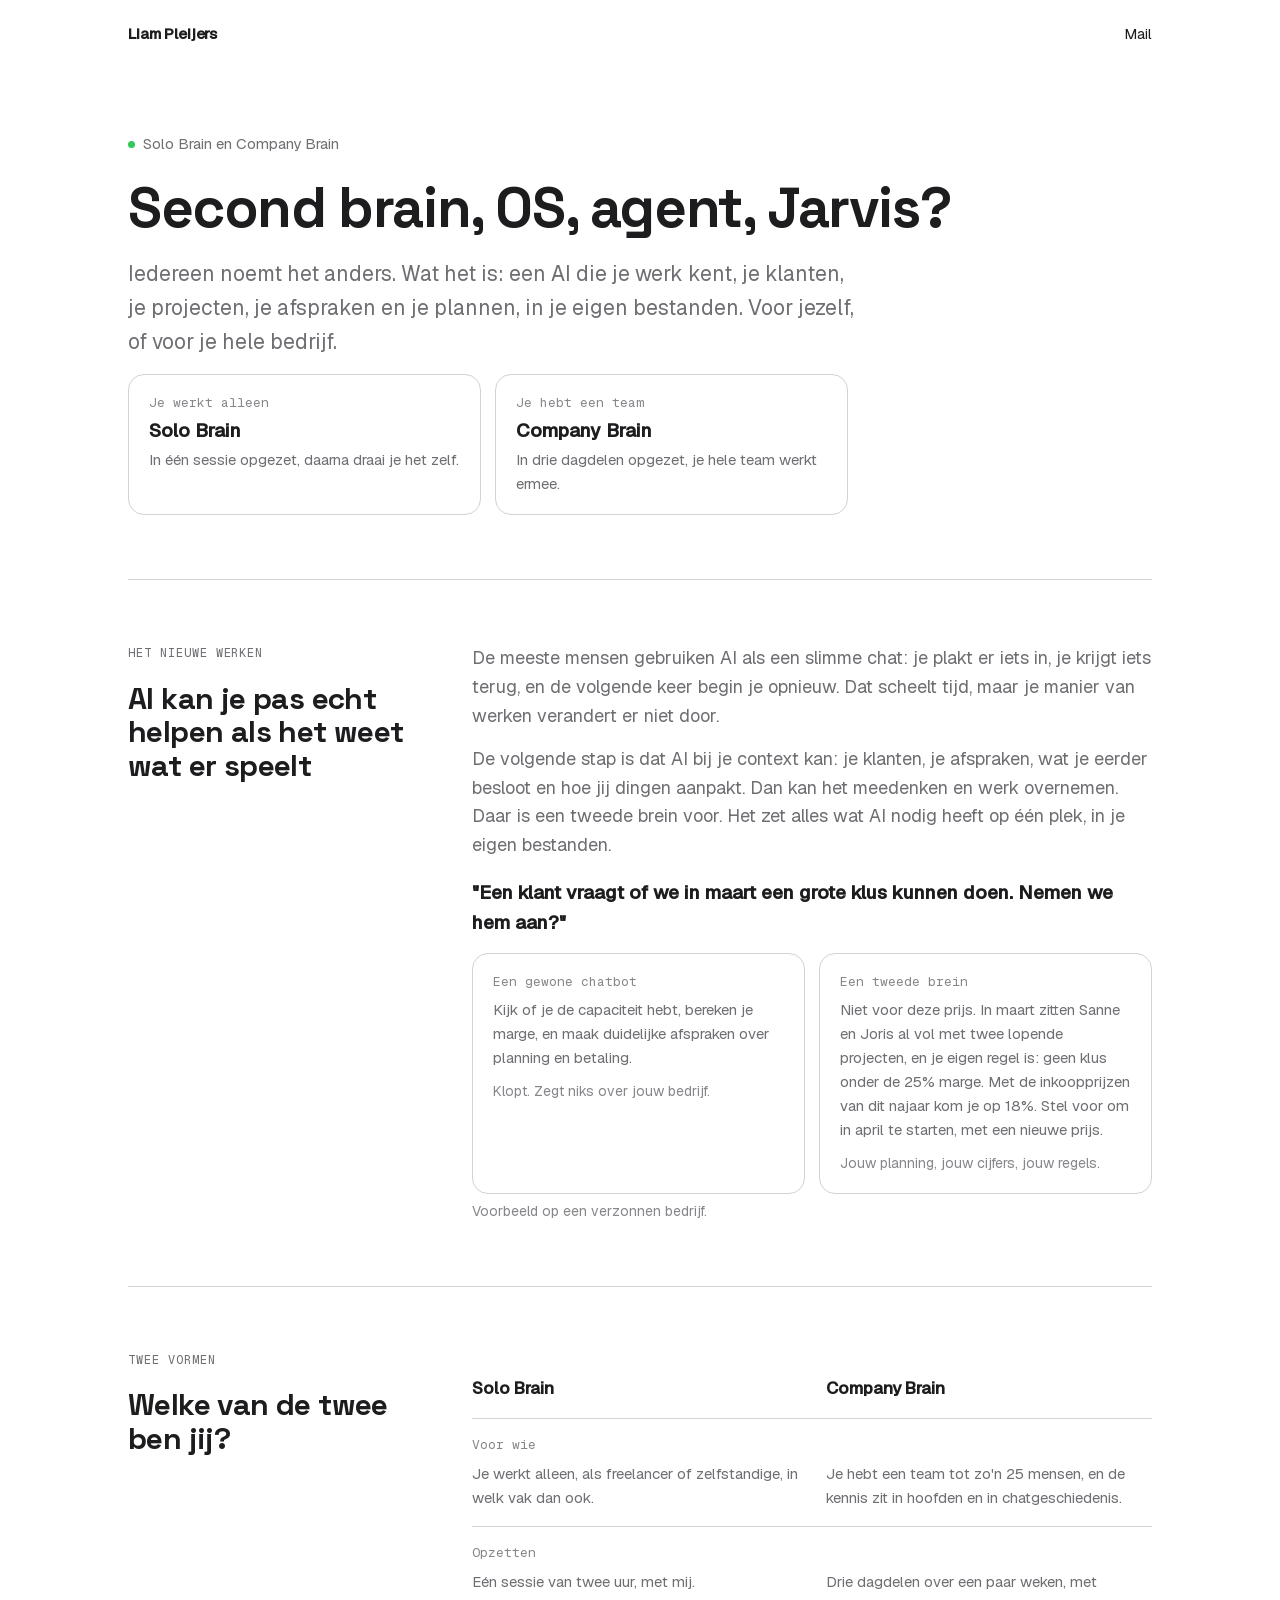
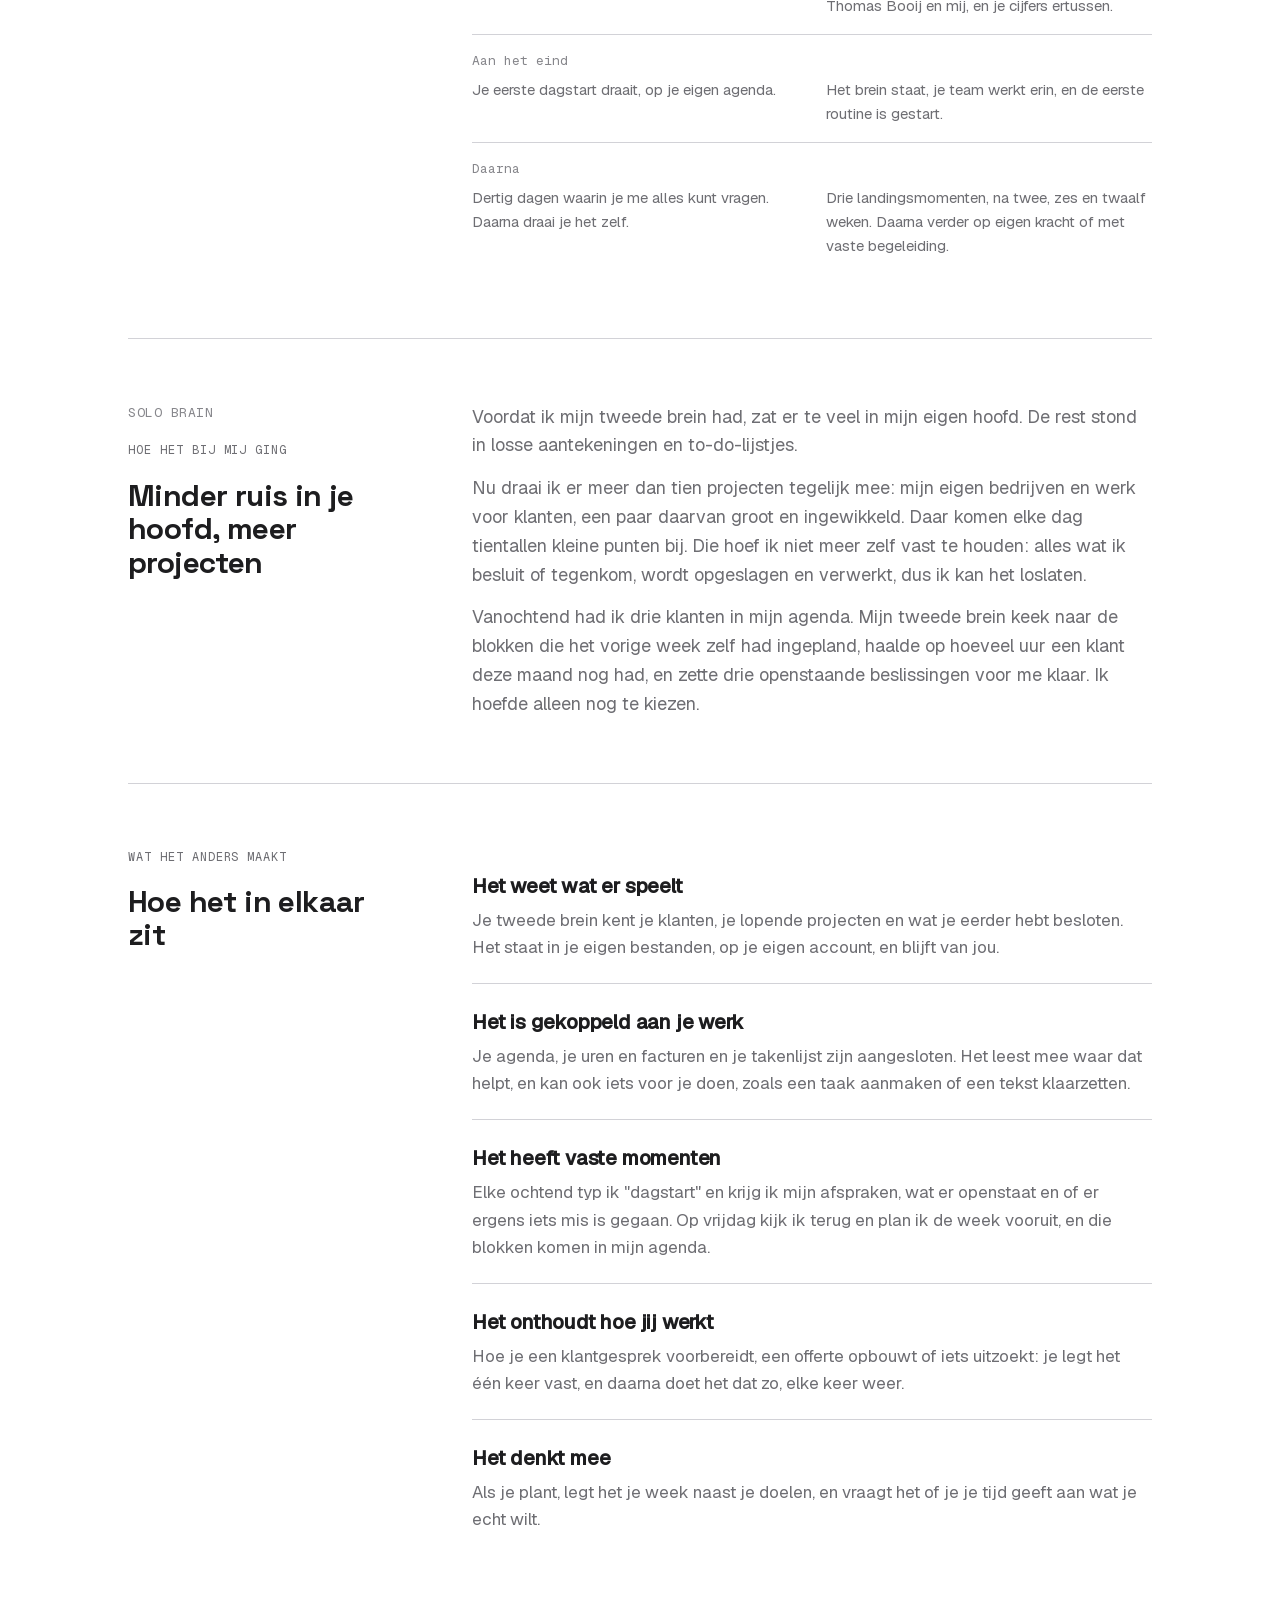
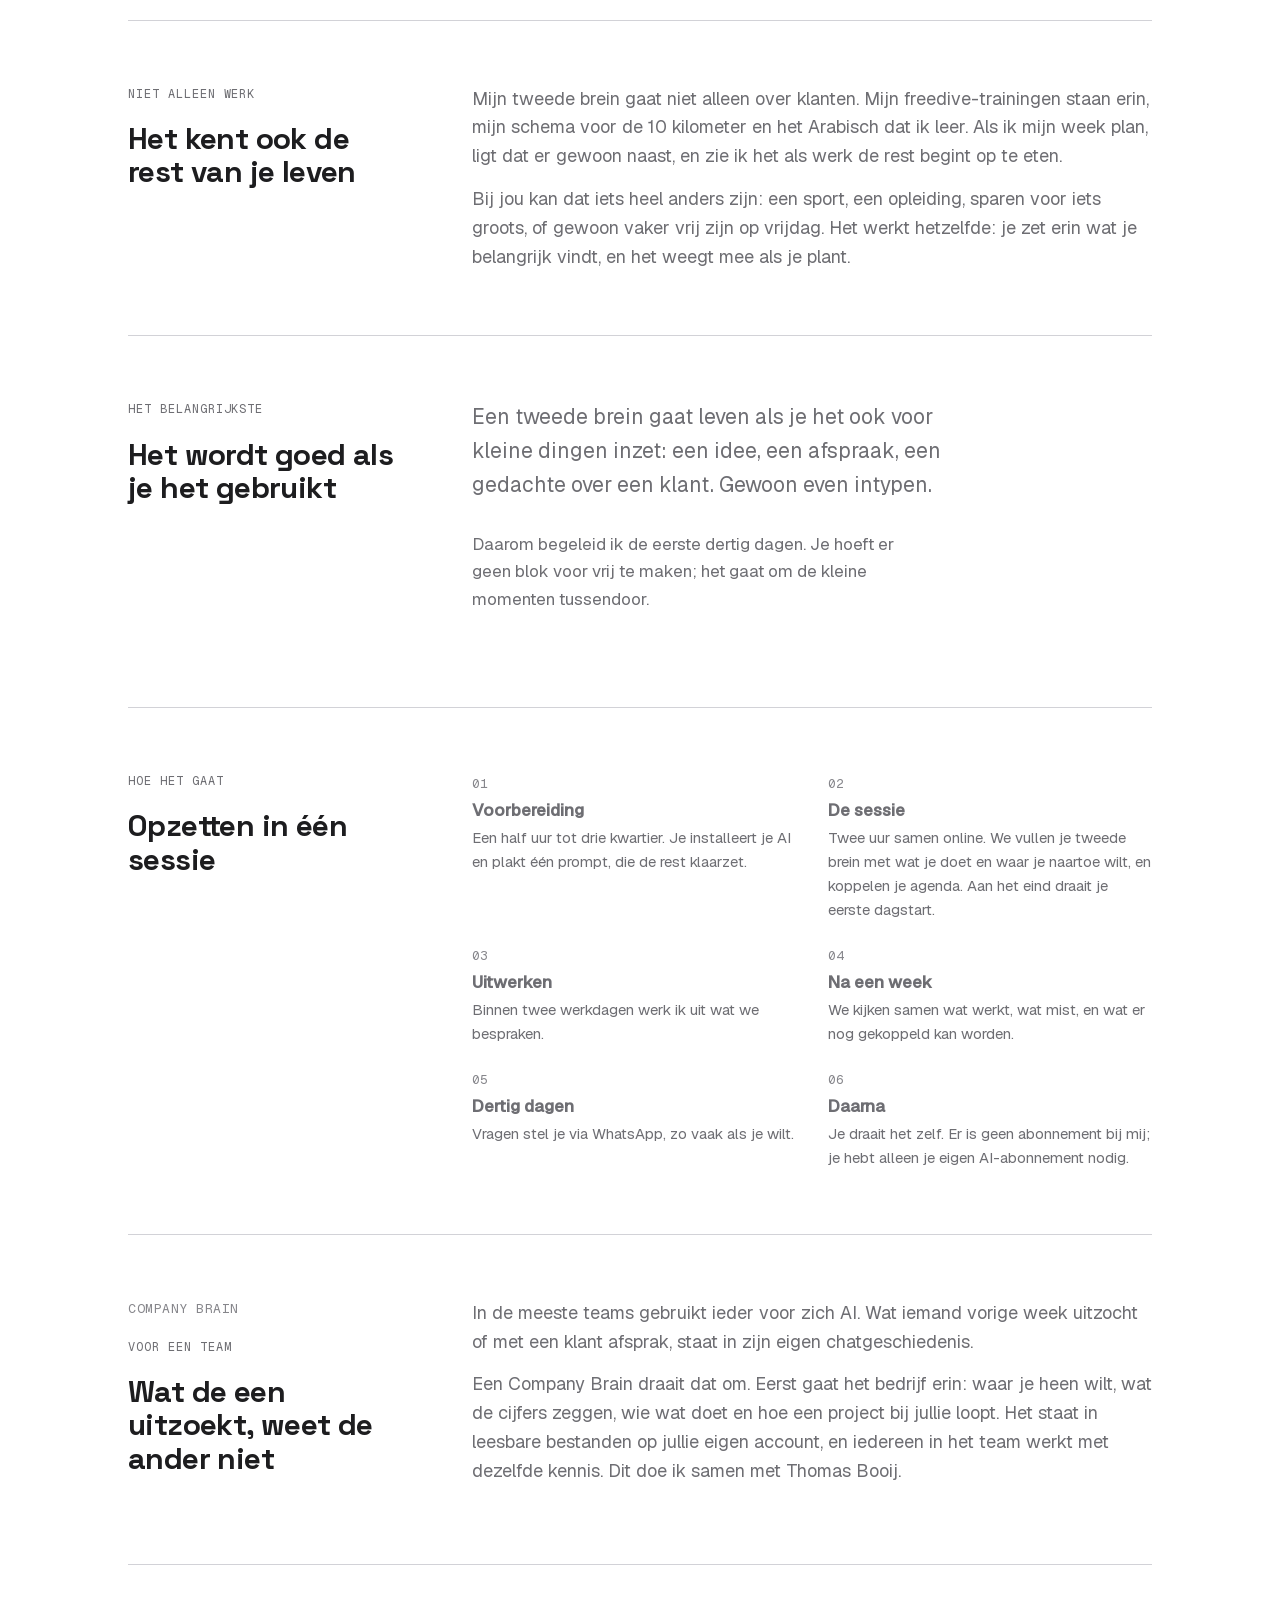
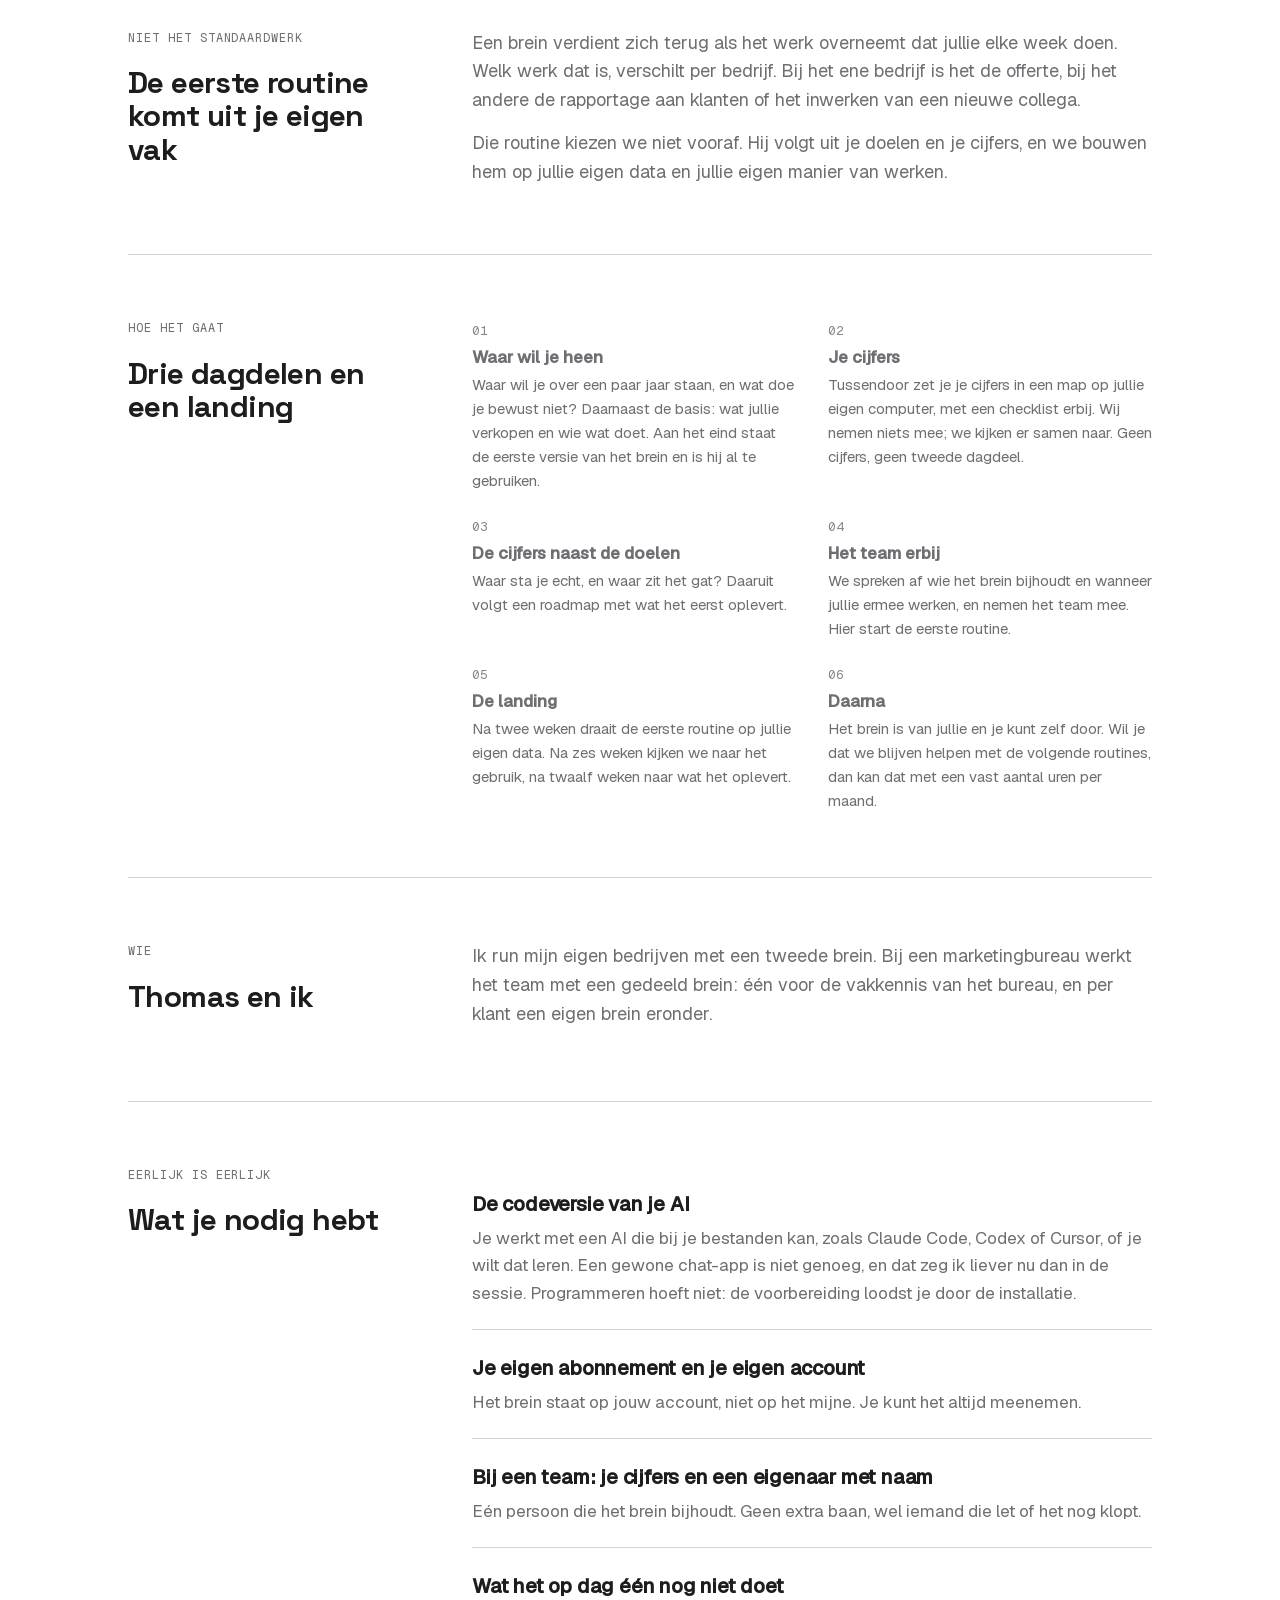
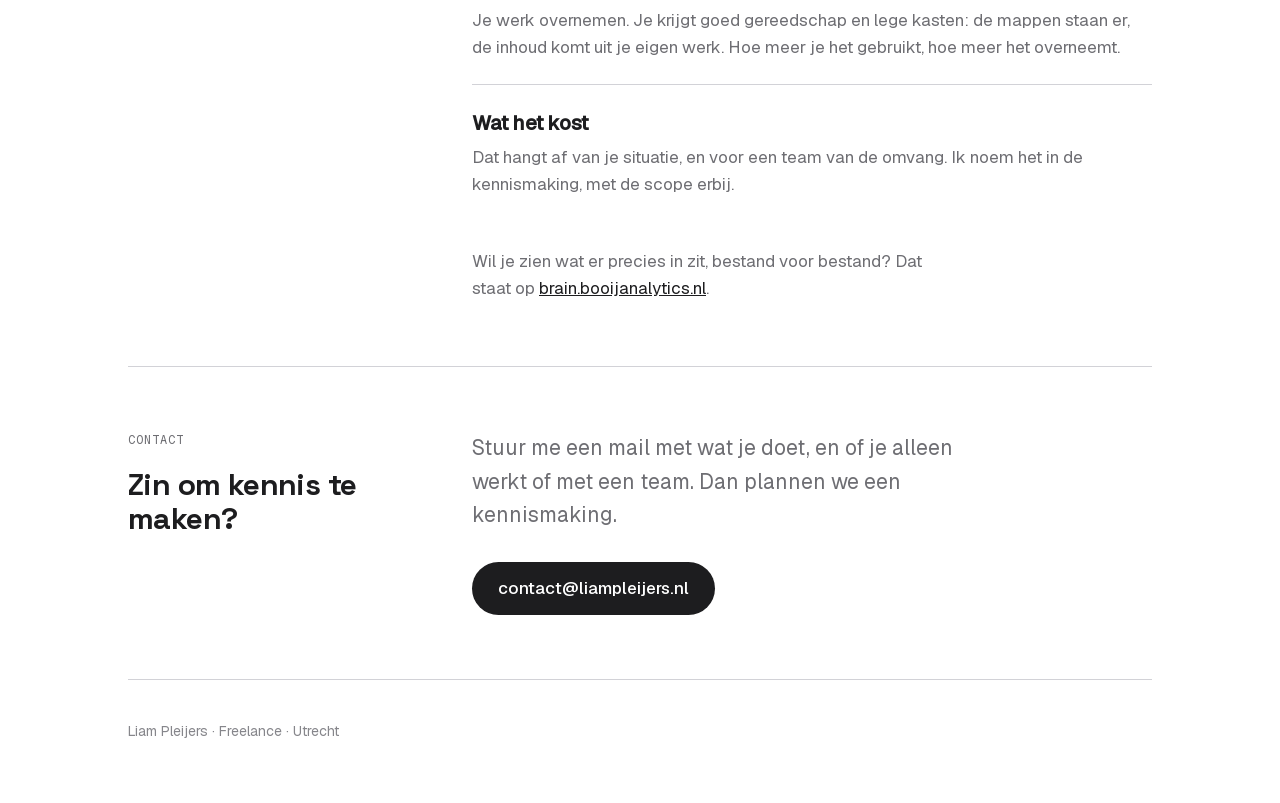
==== commit 09e4406e: "Brein page: wider on large screens, section heading left and content right Co-Authored-By: Claude Op" ====
--- a/brein/index.html
+++ b/brein/index.html
@@ -33,6 +33,17 @@
 
     .vorm-kop { font-size: 13px; color: var(--faint); font-family: var(--font-mono); letter-spacing: 0.04em; text-transform: uppercase; }
 
+
+    /* Breder op een groot scherm: kop links, inhoud rechts (26-11) */
+    .wrap { max-width: 1080px; }
+    .kies { max-width: 720px; }
+    .hero .sub { max-width: 52ch; }
+    @media (min-width: 900px) {
+      main > section:not(.hero) { display: grid; grid-template-columns: 280px minmax(0, 1fr); column-gap: 64px; align-items: start; }
+      main > section:not(.hero) .kop { position: sticky; top: 32px; }
+      main > section:not(.hero) .kop h2 { font-size: 30px; }
+      .about .bio, .vergelijk, .demo-vraag { max-width: 680px; }
+    }
     @media (max-width: 560px) {
       .kies, .demo { grid-template-columns: 1fr; }
     }
@@ -65,8 +76,11 @@
 
       <!-- Het nieuwe werken -->
       <section id="nieuwe-werken" aria-labelledby="werken-kop">
-        <p class="eyebrow">Het nieuwe werken</p>
+        <div class="kop">
+          <p class="eyebrow">Het nieuwe werken</p>
         <h2 id="werken-kop">AI kan je pas echt helpen als het weet wat er speelt</h2>
+        </div>
+        <div class="inhoud">
         <div class="about">
           <div class="bio">
             <p>De meeste mensen gebruiken AI als een slimme chat: je plakt er iets in, je krijgt iets terug, en de volgende keer begin je opnieuw. Dat scheelt tijd, maar je manier van werken verandert er niet door.</p>
@@ -88,12 +102,16 @@
           </div>
         </div>
         <p class="demo-label">Voorbeeld op een verzonnen bedrijf.</p>
+        </div>
       </section>
 
       <!-- Twee vormen -->
       <section id="vormen" aria-labelledby="vormen-kop">
-        <p class="eyebrow">Twee vormen</p>
+        <div class="kop">
+          <p class="eyebrow">Twee vormen</p>
         <h2 id="vormen-kop">Welke van de twee ben jij?</h2>
+        </div>
+        <div class="inhoud">
         <div class="vergelijk">
           <div class="rij kop"><p>Solo Brain</p><p>Company Brain</p></div>
           <div class="rij"><p class="wat">Voor wie</p><p>Je werkt alleen, als freelancer of zelfstandige, in welk vak dan ook.</p><p>Je hebt een team tot zo'n 25 mensen, en de kennis zit in hoofden en in chatgeschiedenis.</p></div>
@@ -101,14 +119,18 @@
           <div class="rij"><p class="wat">Aan het eind</p><p>Je eerste dagstart draait, op je eigen agenda.</p><p>Het brein staat, je team werkt erin, en de eerste routine is gestart.</p></div>
           <div class="rij"><p class="wat">Daarna</p><p>Dertig dagen waarin je me alles kunt vragen. Daarna draai je het zelf.</p><p>Drie landingsmomenten, na twee, zes en twaalf weken. Daarna verder op eigen kracht of met vaste begeleiding.</p></div>
         </div>
+        </div>
       </section>
 
       <!-- ============ SOLO ============ -->
 
       <section id="solo" aria-labelledby="verhaal-kop">
-        <p class="vorm-kop">Solo Brain</p>
+        <div class="kop">
+          <p class="vorm-kop">Solo Brain</p>
         <p class="eyebrow" style="margin-top:18px">Hoe het bij mij ging</p>
         <h2 id="verhaal-kop">Minder ruis in je hoofd, meer projecten</h2>
+        </div>
+        <div class="inhoud">
         <div class="about">
           <div class="bio">
             <p>Voordat ik mijn tweede brein had, zat er te veel in mijn eigen hoofd. De rest stond in losse aantekeningen en to-do-lijstjes.</p>
@@ -116,11 +138,15 @@
             <p>Vanochtend had ik drie klanten in mijn agenda. Mijn tweede brein keek naar de blokken die het vorige week zelf had ingepland, haalde op hoeveel uur een klant deze maand nog had, en zette drie openstaande beslissingen voor me klaar. Ik hoefde alleen nog te kiezen.</p>
           </div>
         </div>
+        </div>
       </section>
 
       <section id="anders" aria-labelledby="anders-kop">
-        <p class="eyebrow">Wat het anders maakt</p>
+        <div class="kop">
+          <p class="eyebrow">Wat het anders maakt</p>
         <h2 id="anders-kop">Hoe het in elkaar zit</h2>
+        </div>
+        <div class="inhoud">
 
         <div class="block" data-reveal>
           <h3>Het weet wat er speelt</h3>
@@ -142,29 +168,41 @@
           <h3>Het denkt mee</h3>
           <p>Als je plant, legt het je week naast je doelen, en vraagt het of je je tijd geeft aan wat je echt wilt.</p>
         </div>
+        </div>
       </section>
 
       <section id="niet-alleen-werk" aria-labelledby="leven-kop">
-        <p class="eyebrow">Niet alleen werk</p>
+        <div class="kop">
+          <p class="eyebrow">Niet alleen werk</p>
         <h2 id="leven-kop">Het kent ook de rest van je leven</h2>
+        </div>
+        <div class="inhoud">
         <div class="about">
           <div class="bio">
             <p>Mijn tweede brein gaat niet alleen over klanten. Mijn freedive-trainingen staan erin, mijn schema voor de 10 kilometer en het Arabisch dat ik leer. Als ik mijn week plan, ligt dat er gewoon naast, en zie ik het als werk de rest begint op te eten.</p>
             <p>Bij jou kan dat iets heel anders zijn: een sport, een opleiding, sparen voor iets groots, of gewoon vaker vrij zijn op vrijdag. Het werkt hetzelfde: je zet erin wat je belangrijk vindt, en het weegt mee als je plant.</p>
           </div>
         </div>
+        </div>
       </section>
 
       <section id="gebruiken" aria-labelledby="gebruiken-kop">
-        <p class="eyebrow">Het belangrijkste</p>
+        <div class="kop">
+          <p class="eyebrow">Het belangrijkste</p>
         <h2 id="gebruiken-kop">Het wordt goed als je het gebruikt</h2>
+        </div>
+        <div class="inhoud">
         <p class="sub">Een tweede brein gaat leven als je het ook voor kleine dingen inzet: een idee, een afspraak, een gedachte over een klant. Gewoon even intypen.</p>
         <p class="hero-note">Daarom begeleid ik de eerste dertig dagen. Je hoeft er geen blok voor vrij te maken; het gaat om de kleine momenten tussendoor.</p>
+        </div>
       </section>
 
       <section id="route" aria-labelledby="route-kop">
-        <p class="eyebrow">Hoe het gaat</p>
+        <div class="kop">
+          <p class="eyebrow">Hoe het gaat</p>
         <h2 id="route-kop">Opzetten in één sessie</h2>
+        </div>
+        <div class="inhoud">
         <div class="steps">
           <div class="step" data-reveal><p class="n">01</p><p class="s">Voorbereiding</p><p>Een half uur tot drie kwartier. Je installeert je AI en plakt één prompt, die de rest klaarzet.</p></div>
           <div class="step" data-reveal><p class="n">02</p><p class="s">De sessie</p><p>Twee uur samen online. We vullen je tweede brein met wat je doet en waar je naartoe wilt, en koppelen je agenda. Aan het eind draait je eerste dagstart.</p></div>
@@ -173,36 +211,48 @@
           <div class="step" data-reveal><p class="n">05</p><p class="s">Dertig dagen</p><p>Vragen stel je via WhatsApp, zo vaak als je wilt.</p></div>
           <div class="step" data-reveal><p class="n">06</p><p class="s">Daarna</p><p>Je draait het zelf. Er is geen abonnement bij mij; je hebt alleen je eigen AI-abonnement nodig.</p></div>
         </div>
+        </div>
       </section>
 
       <!-- ============ COMPANY ============ -->
 
       <section id="company" aria-labelledby="verschil-kop">
-        <p class="vorm-kop">Company Brain</p>
+        <div class="kop">
+          <p class="vorm-kop">Company Brain</p>
         <p class="eyebrow" style="margin-top:18px">Voor een team</p>
         <h2 id="verschil-kop">Wat de een uitzoekt, weet de ander niet</h2>
+        </div>
+        <div class="inhoud">
         <div class="about">
           <div class="bio">
             <p>In de meeste teams gebruikt ieder voor zich AI. Wat iemand vorige week uitzocht of met een klant afsprak, staat in zijn eigen chatgeschiedenis.</p>
             <p>Een Company Brain draait dat om. Eerst gaat het bedrijf erin: waar je heen wilt, wat de cijfers zeggen, wie wat doet en hoe een project bij jullie loopt. Het staat in leesbare bestanden op jullie eigen account, en iedereen in het team werkt met dezelfde kennis. Dit doe ik samen met Thomas Booij.</p>
           </div>
         </div>
+        </div>
       </section>
 
       <section id="eigen-vak" aria-labelledby="vak-kop">
-        <p class="eyebrow">Niet het standaardwerk</p>
+        <div class="kop">
+          <p class="eyebrow">Niet het standaardwerk</p>
         <h2 id="vak-kop">De eerste routine komt uit je eigen vak</h2>
+        </div>
+        <div class="inhoud">
         <div class="about">
           <div class="bio">
             <p>Een brein verdient zich terug als het werk overneemt dat jullie elke week doen. Welk werk dat is, verschilt per bedrijf. Bij het ene bedrijf is het de offerte, bij het andere de rapportage aan klanten of het inwerken van een nieuwe collega.</p>
             <p>Die routine kiezen we niet vooraf. Hij volgt uit je doelen en je cijfers, en we bouwen hem op jullie eigen data en jullie eigen manier van werken.</p>
           </div>
         </div>
+        </div>
       </section>
 
       <section id="route-company" aria-labelledby="route-company-kop">
-        <p class="eyebrow">Hoe het gaat</p>
+        <div class="kop">
+          <p class="eyebrow">Hoe het gaat</p>
         <h2 id="route-company-kop">Drie dagdelen en een landing</h2>
+        </div>
+        <div class="inhoud">
         <div class="steps">
           <div class="step" data-reveal><p class="n">01</p><p class="s">Waar wil je heen</p><p>Waar wil je over een paar jaar staan, en wat doe je bewust niet? Daarnaast de basis: wat jullie verkopen en wie wat doet. Aan het eind staat de eerste versie van het brein en is hij al te gebruiken.</p></div>
           <div class="step" data-reveal><p class="n">02</p><p class="s">Je cijfers</p><p>Tussendoor zet je je cijfers in een map op jullie eigen computer, met een checklist erbij. Wij nemen niets mee; we kijken er samen naar. Geen cijfers, geen tweede dagdeel.</p></div>
@@ -211,23 +261,31 @@
           <div class="step" data-reveal><p class="n">05</p><p class="s">De landing</p><p>Na twee weken draait de eerste routine op jullie eigen data. Na zes weken kijken we naar het gebruik, na twaalf weken naar wat het oplevert.</p></div>
           <div class="step" data-reveal><p class="n">06</p><p class="s">Daarna</p><p>Het brein is van jullie en je kunt zelf door. Wil je dat we blijven helpen met de volgende routines, dan kan dat met een vast aantal uren per maand.</p></div>
         </div>
+        </div>
       </section>
 
       <section id="wie" aria-labelledby="wie-kop">
-        <p class="eyebrow">Wie</p>
+        <div class="kop">
+          <p class="eyebrow">Wie</p>
         <h2 id="wie-kop">Thomas en ik</h2>
+        </div>
+        <div class="inhoud">
         <div class="about">
           <div class="bio">
             <p>Ik run mijn eigen bedrijven met een tweede brein. Bij een marketingbureau werkt het team met een gedeeld brein: één voor de vakkennis van het bureau, en per klant een eigen brein eronder.</p>
           </div>
         </div>
+        </div>
       </section>
 
       <!-- ============ VOOR BEIDE ============ -->
 
       <section id="nodig" aria-labelledby="nodig-kop">
-        <p class="eyebrow">Eerlijk is eerlijk</p>
+        <div class="kop">
+          <p class="eyebrow">Eerlijk is eerlijk</p>
         <h2 id="nodig-kop">Wat je nodig hebt</h2>
+        </div>
+        <div class="inhoud">
         <div class="block" data-reveal>
           <h3>De codeversie van je AI</h3>
           <p>Je werkt met een AI die bij je bestanden kan, zoals Claude Code, Codex of Cursor, of je wilt dat leren. Een gewone chat-app is niet genoeg, en dat zeg ik liever nu dan in de sessie. Programmeren hoeft niet: de voorbereiding loodst je door de installatie.</p>
@@ -249,14 +307,19 @@
           <p>Dat hangt af van je situatie, en voor een team van de omvang. Ik noem het in de kennismaking, met de scope erbij.</p>
         </div>
         <p class="work-note">Wil je zien wat er precies in zit, bestand voor bestand? Dat staat op <a href="https://brain.booijanalytics.nl/het-brein/">brain.booijanalytics.nl</a>.</p>
+        </div>
       </section>
 
       <!-- Contact -->
       <section id="contact" aria-labelledby="contact-kop">
-        <p class="eyebrow">Contact</p>
+        <div class="kop">
+          <p class="eyebrow">Contact</p>
         <h2 id="contact-kop">Zin om kennis te maken?</h2>
+        </div>
+        <div class="inhoud">
         <p class="sub">Stuur me een mail met wat je doet, en of je alleen werkt of met een team. Dan plannen we een kennismaking.</p>
         <a class="btn" href="mailto:contact@liampleijers.nl?subject=Tweede%20brein">contact@liampleijers.nl</a>
+        </div>
       </section>
 
     </main>
